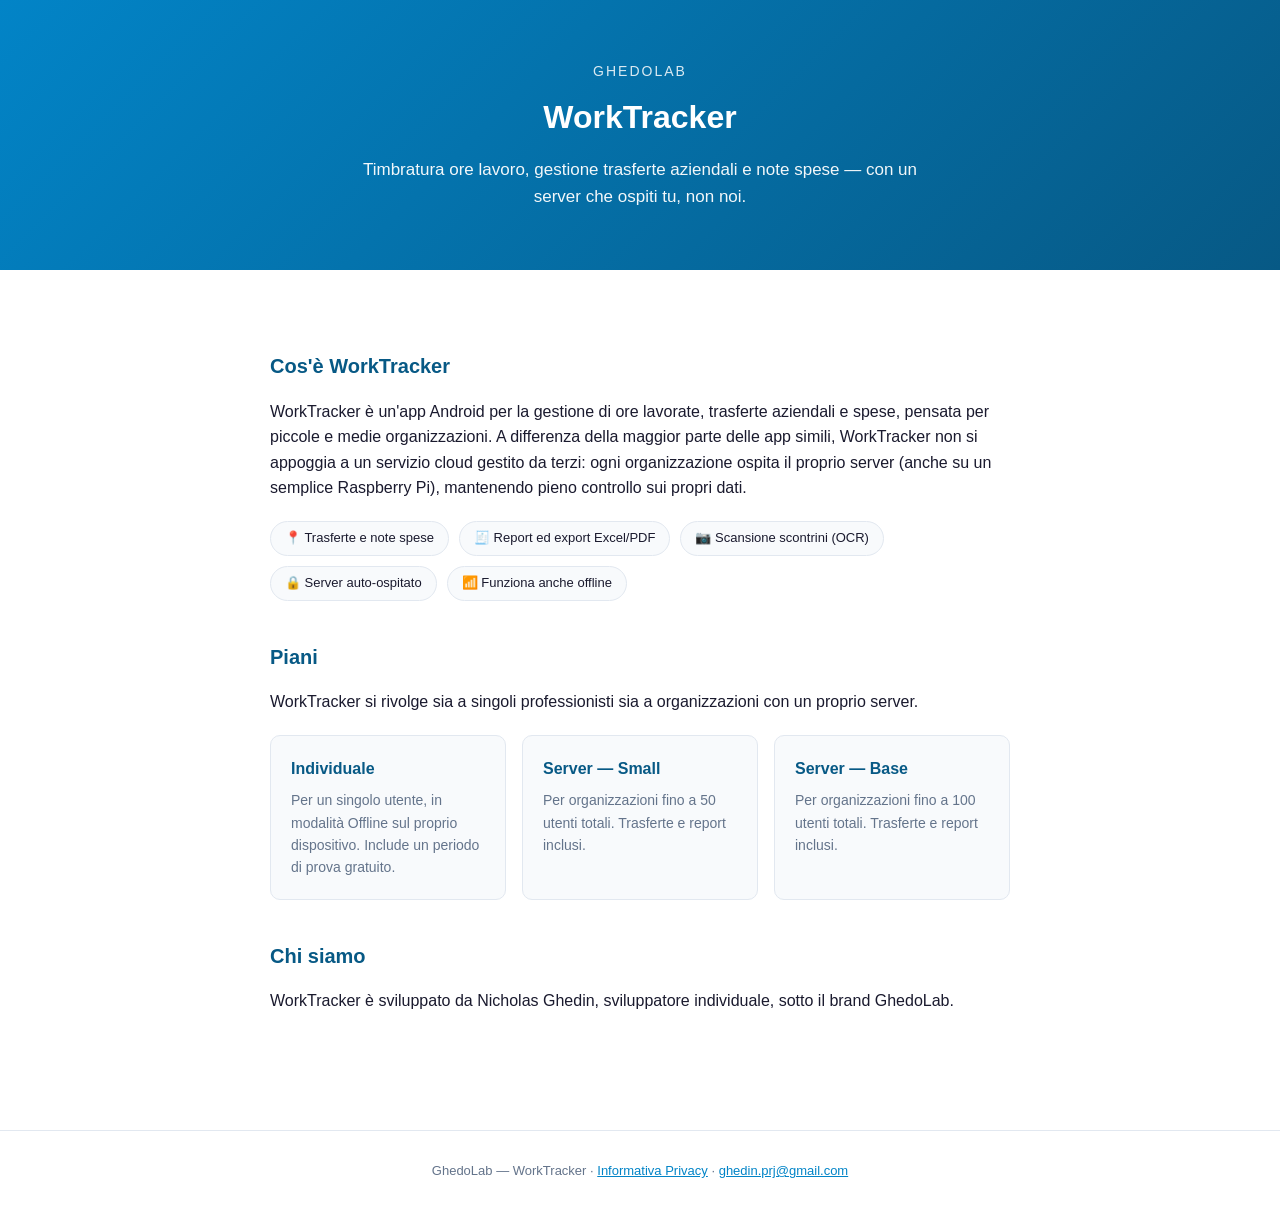
==== index.html @ 5fb04aff "Add files via upload" ====
<!DOCTYPE html>
<html lang="it">
<head>
<meta charset="UTF-8">
<meta name="viewport" content="width=device-width, initial-scale=1.0">
<title>WorkTracker — GhedoLab</title>
<style>
  :root {
    --brand: #0284C7;
    --brand-dark: #075985;
    --bg: #ffffff;
    --bg-alt: #f8fafc;
    --text: #1a1a2e;
    --muted: #64748b;
    --border: #e2e8f0;
  }
  * { box-sizing: border-box; }
  body {
    font-family: -apple-system, BlinkMacSystemFont, "Segoe UI", Roboto, sans-serif;
    line-height: 1.6;
    color: var(--text);
    background: var(--bg);
    margin: 0;
    padding: 0;
  }
  header {
    background: linear-gradient(135deg, var(--brand) 0%, var(--brand-dark) 100%);
    color: white;
    padding: 60px 20px;
    text-align: center;
  }
  header .brand {
    font-size: 14px;
    letter-spacing: 2px;
    text-transform: uppercase;
    opacity: 0.85;
    margin-bottom: 10px;
  }
  header h1 { font-size: 32px; margin: 0 0 12px; }
  header p { font-size: 17px; opacity: 0.95; max-width: 560px; margin: 0 auto; }
  main {
    max-width: 780px;
    margin: 0 auto;
    padding: 40px 20px 60px;
  }
  h2 {
    font-size: 20px;
    color: var(--brand-dark);
    margin-top: 40px;
  }
  .plans {
    display: grid;
    grid-template-columns: repeat(auto-fit, minmax(200px, 1fr));
    gap: 16px;
    margin: 20px 0;
  }
  .plan {
    border: 1px solid var(--border);
    border-radius: 10px;
    padding: 20px;
    background: var(--bg-alt);
  }
  .plan h3 { margin: 0 0 8px; font-size: 16px; color: var(--brand-dark); }
  .plan p { margin: 0; font-size: 14px; color: var(--muted); }
  .features { display: flex; flex-wrap: wrap; gap: 10px; margin: 20px 0; }
  .feature {
    background: var(--bg-alt);
    border: 1px solid var(--border);
    border-radius: 20px;
    padding: 6px 14px;
    font-size: 13px;
    color: var(--text);
  }
  footer {
    text-align: center;
    padding: 30px 20px;
    color: var(--muted);
    font-size: 13px;
    border-top: 1px solid var(--border);
    margin-top: 40px;
  }
  footer a { color: var(--brand); }
  a { color: var(--brand); }
</style>
</head>
<body>

<header>
  <div class="brand">GhedoLab</div>
  <h1>WorkTracker</h1>
  <p>Timbratura ore lavoro, gestione trasferte aziendali e note spese — con un server che ospiti tu, non noi.</p>
</header>

<main>

<h2>Cos'è WorkTracker</h2>
<p>WorkTracker è un'app Android per la gestione di ore lavorate, trasferte
aziendali e spese, pensata per piccole e medie organizzazioni. A differenza
della maggior parte delle app simili, WorkTracker non si appoggia a un
servizio cloud gestito da terzi: ogni organizzazione ospita il proprio
server (anche su un semplice Raspberry Pi), mantenendo pieno controllo sui
propri dati.</p>

<div class="features">
  <div class="feature">📍 Trasferte e note spese</div>
  <div class="feature">🧾 Report ed export Excel/PDF</div>
  <div class="feature">📷 Scansione scontrini (OCR)</div>
  <div class="feature">🔒 Server auto-ospitato</div>
  <div class="feature">📶 Funziona anche offline</div>
</div>

<h2>Piani</h2>
<p>WorkTracker si rivolge sia a singoli professionisti sia a organizzazioni
con un proprio server.</p>

<div class="plans">
  <div class="plan">
    <h3>Individuale</h3>
    <p>Per un singolo utente, in modalità Offline sul proprio dispositivo. Include un periodo di prova gratuito.</p>
  </div>
  <div class="plan">
    <h3>Server — Small</h3>
    <p>Per organizzazioni fino a 50 utenti totali. Trasferte e report inclusi.</p>
  </div>
  <div class="plan">
    <h3>Server — Base</h3>
    <p>Per organizzazioni fino a 100 utenti totali. Trasferte e report inclusi.</p>
  </div>
</div>

<h2>Chi siamo</h2>
<p>WorkTracker è sviluppato da Nicholas Ghedin, sviluppatore individuale, sotto
il brand GhedoLab.</p>

</main>

<footer>
  GhedoLab — WorkTracker · <a href="https://ghedo-lab.github.io/Worktracker_Privacy/">Informativa Privacy</a> · <a href="mailto:ghedin.prj@gmail.com">ghedin.prj@gmail.com</a>
</footer>

</body>
</html>
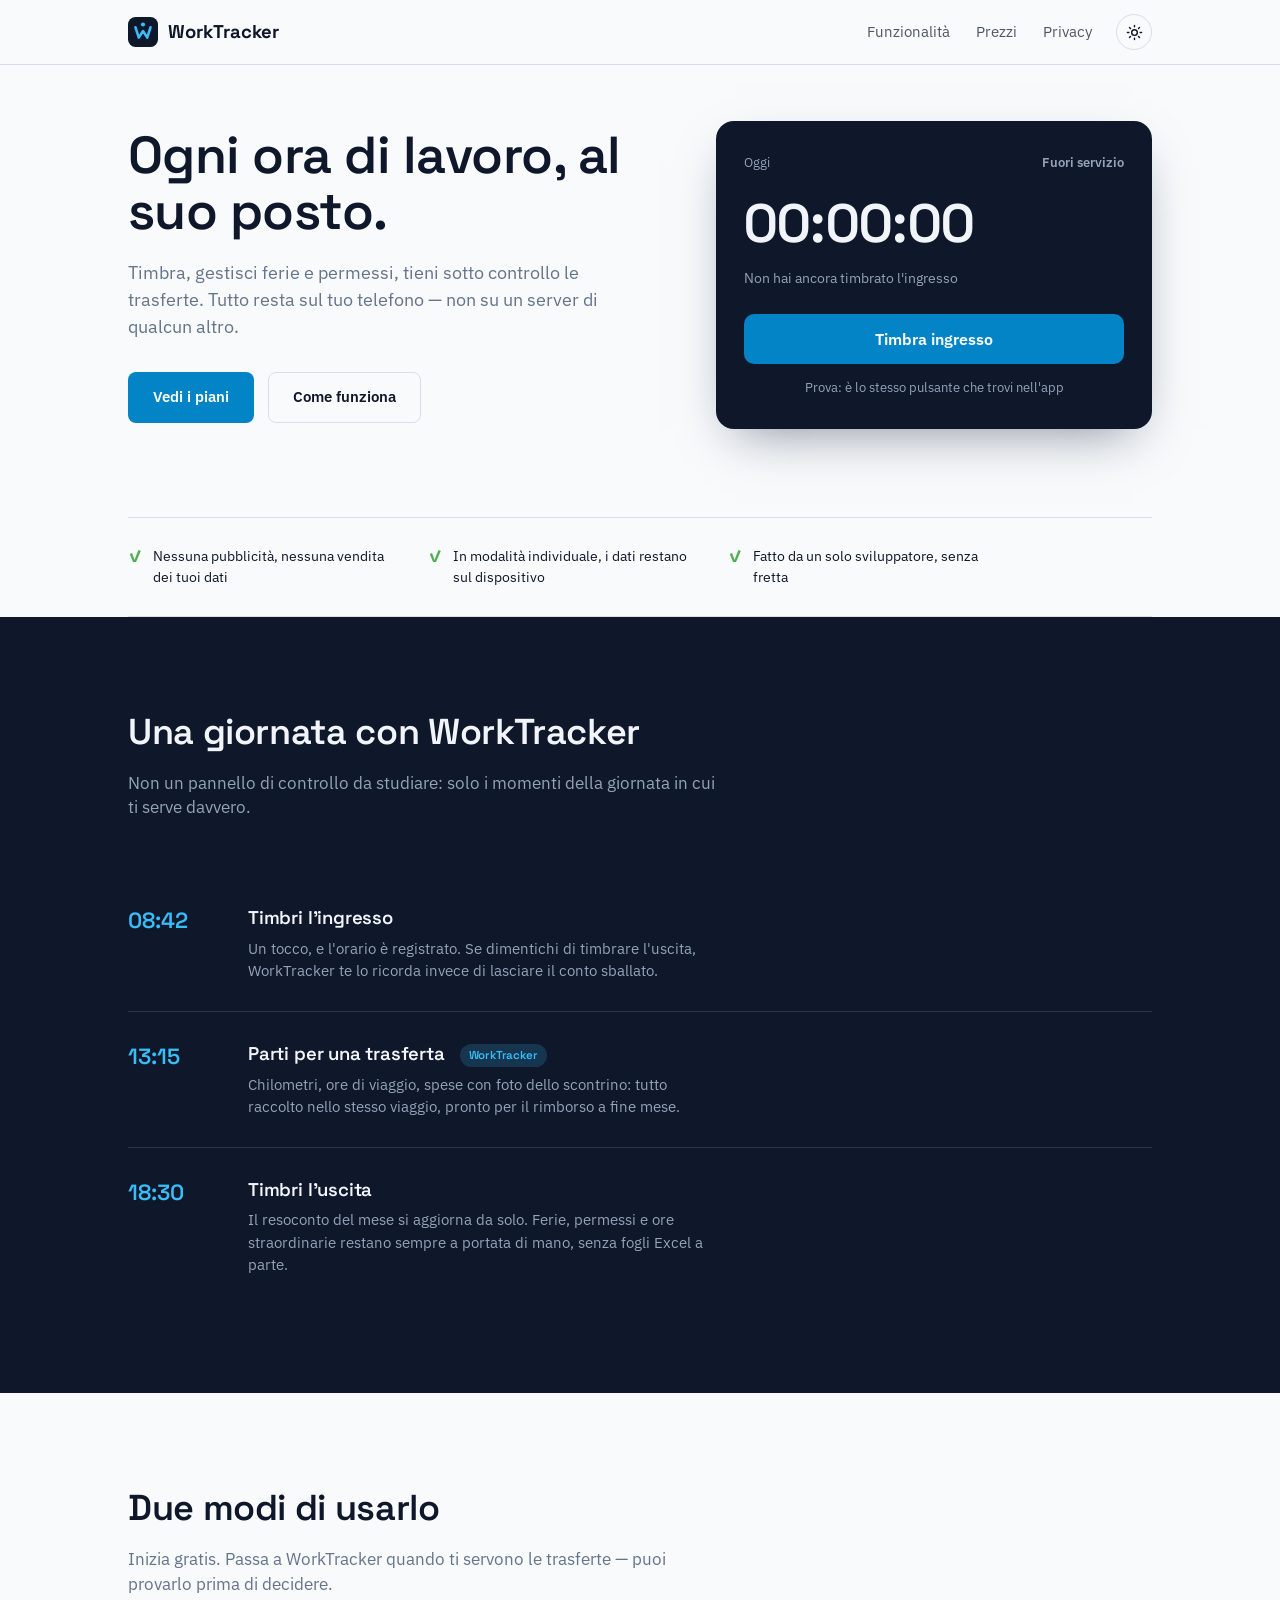
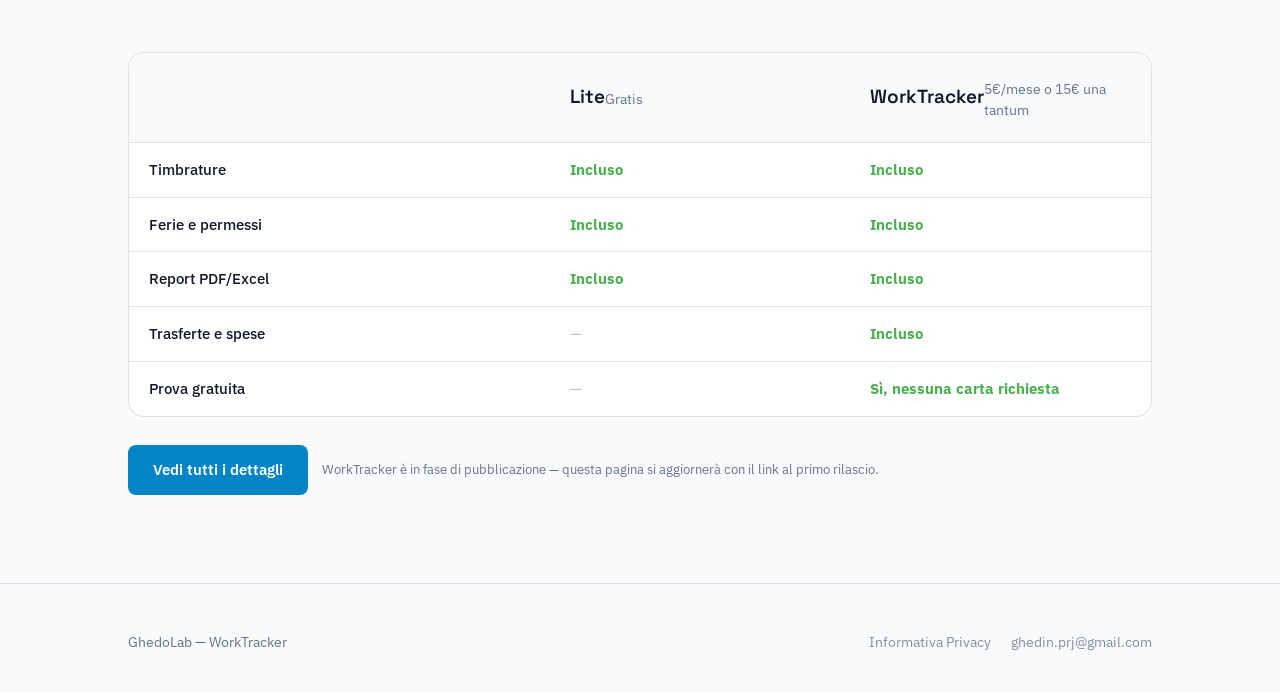
==== commit dcead160: "Redesign completo: colori reali dell'app, tema chiaro/scuro, nuove pagine - Nuova identità visiva ba" ====
--- a/index.html
+++ b/index.html
@@ -2,141 +2,201 @@
 <html lang="it">
 <head>
 <meta charset="UTF-8">
+<script>(function(){try{var t=localStorage.getItem('wt-theme');if(!t)t=window.matchMedia('(prefers-color-scheme: dark)').matches?'dark':'light';document.documentElement.setAttribute('data-theme',t);}catch(e){}})();</script>
 <meta name="viewport" content="width=device-width, initial-scale=1.0">
-<title>WorkTracker — GhedoLab</title>
+<title>WorkTracker — Il tuo orario di lavoro, sotto controllo</title>
+<meta name="description" content="WorkTracker registra timbrature, ferie e trasferte senza mandare i tuoi dati sul cloud di qualcun altro. Gratis con WorkTracker Lite.">
+<link rel="icon" type="image/svg+xml" href="data:image/svg+xml,%3Csvg xmlns='http://www.w3.org/2000/svg' viewBox='0 0 64 64'%3E%3Crect width='64' height='64' rx='16' fill='%230F172A'/%3E%3Cpath d='M16 22 L23 44 L32 30 L41 44 L48 22' stroke='%2338BDF8' stroke-width='5.5' stroke-linecap='round' stroke-linejoin='round' fill='none'/%3E%3Ccircle cx='32' cy='16' r='4.5' fill='%2338BDF8'/%3E%3C/svg%3E">
+<link rel="preconnect" href="https://fonts.googleapis.com">
+<link rel="preconnect" href="https://fonts.gstatic.com" crossorigin>
+<link href="https://fonts.googleapis.com/css2?family=Space+Grotesk:wght@500;600;700&family=IBM+Plex+Sans:wght@400;500;600&display=swap" rel="stylesheet">
+<link rel="stylesheet" href="./assets/style.css">
 <style>
-  :root {
-    --brand: #0284C7;
-    --brand-dark: #075985;
-    --bg: #ffffff;
-    --bg-alt: #f8fafc;
-    --text: #1a1a2e;
-    --muted: #64748b;
-    --border: #e2e8f0;
+  .clock-card {
+    background: var(--bg-contrast); color: var(--text-on-contrast);
+    border-radius: 18px; padding: 32px 28px;
+    box-shadow: 0 20px 50px -20px rgba(12,24,48,0.5);
   }
-  * { box-sizing: border-box; }
-  body {
-    font-family: -apple-system, BlinkMacSystemFont, "Segoe UI", Roboto, sans-serif;
-    line-height: 1.6;
-    color: var(--text);
-    background: var(--bg);
-    margin: 0;
-    padding: 0;
-  }
-  header {
-    background: linear-gradient(135deg, var(--brand) 0%, var(--brand-dark) 100%);
-    color: white;
-    padding: 60px 20px;
-    text-align: center;
-  }
-  header .brand {
-    font-size: 14px;
-    letter-spacing: 2px;
-    text-transform: uppercase;
-    opacity: 0.85;
-    margin-bottom: 10px;
-  }
-  header h1 { font-size: 32px; margin: 0 0 12px; }
-  header p { font-size: 17px; opacity: 0.95; max-width: 560px; margin: 0 auto; }
-  main {
-    max-width: 780px;
-    margin: 0 auto;
-    padding: 40px 20px 60px;
-  }
-  h2 {
-    font-size: 20px;
-    color: var(--brand-dark);
-    margin-top: 40px;
-  }
-  .plans {
-    display: grid;
-    grid-template-columns: repeat(auto-fit, minmax(200px, 1fr));
-    gap: 16px;
-    margin: 20px 0;
-  }
-  .plan {
-    border: 1px solid var(--border);
-    border-radius: 10px;
-    padding: 20px;
-    background: var(--bg-alt);
-  }
-  .plan h3 { margin: 0 0 8px; font-size: 16px; color: var(--brand-dark); }
-  .plan p { margin: 0; font-size: 14px; color: var(--muted); }
-  .features { display: flex; flex-wrap: wrap; gap: 10px; margin: 20px 0; }
-  .feature {
-    background: var(--bg-alt);
-    border: 1px solid var(--border);
-    border-radius: 20px;
-    padding: 6px 14px;
-    font-size: 13px;
-    color: var(--text);
-  }
-  footer {
-    text-align: center;
-    padding: 30px 20px;
-    color: var(--muted);
-    font-size: 13px;
-    border-top: 1px solid var(--border);
-    margin-top: 40px;
-  }
-  footer a { color: var(--brand); }
-  a { color: var(--brand); }
+  .clock-face-row { display: flex; align-items: baseline; justify-content: space-between; margin-bottom: 6px; }
+  .clock-label { font-size: 13px; color: var(--text-muted-on-contrast); }
+  .clock-status { font-size: 13px; font-weight: 600; }
+  .clock-status.in { color: var(--green); }
+  .clock-status.out { color: var(--text-muted-on-contrast); }
+  .clock-time { font-family: var(--serif-num); font-size: 54px; font-weight: 600; margin: 10px 0 4px; font-variant-numeric: tabular-nums; }
+  .clock-since { font-size: 13.5px; color: var(--text-muted-on-contrast); margin-bottom: 26px; }
+  .clock-btn { width: 100%; padding: 15px; border-radius: 10px; border: none; font-family: var(--sans); font-size: 15.5px; font-weight: 600; cursor: pointer; transition: transform 0.08s ease; }
+  .clock-btn:active { transform: scale(0.98); }
+  .clock-btn.start { background: var(--accent); color: var(--on-accent-text); }
+  .clock-btn.stop { background: transparent; color: var(--text-on-contrast); border: 1.5px solid var(--border-on-contrast); }
+  .clock-hint { font-size: 12.5px; color: var(--text-muted-on-contrast); margin-top: 14px; text-align: center; }
+  .hero { padding-top: 56px; display: grid; grid-template-columns: 1.1fr 0.9fr; gap: 56px; align-items: center; }
+  @media (max-width: 860px) { .hero { grid-template-columns: 1fr; padding-top: 40px; } }
+  .hero h1 { font-size: clamp(34px, 5vw, 52px); line-height: 1.08; margin: 0 0 20px; }
+  .hero p.lede { font-size: 18px; color: var(--text-muted); max-width: 46ch; margin: 0 0 32px; }
+  .cta-row { display: flex; gap: 14px; flex-wrap: wrap; }
 </style>
 </head>
 <body>
 
 <header>
-  <div class="brand">GhedoLab</div>
-  <h1>WorkTracker</h1>
-  <p>Timbratura ore lavoro, gestione trasferte aziendali e note spese — con un server che ospiti tu, non noi.</p>
+  <div class="header-row">
+    <a href="./" class="wordmark">
+      <svg viewBox="0 0 64 64" aria-hidden="true"><rect width="64" height="64" rx="16" fill="#0F172A"/><path d="M16 22 L23 44 L32 30 L41 44 L48 22" stroke="#38BDF8" stroke-width="5.5" stroke-linecap="round" stroke-linejoin="round" fill="none"/><circle cx="32" cy="16" r="4.5" fill="#38BDF8"/></svg>
+      WorkTracker
+    </a>
+    <div class="header-right">
+      <nav>
+        <a href="./funzionalita/" aria-current="false">Funzionalità</a>
+        <a href="./prezzi/" aria-current="false">Prezzi</a>
+        <a href="./privacy/" aria-current="false">Privacy</a>
+      </nav>
+      <button class="theme-toggle" id="themeToggle" aria-label="Cambia tema chiaro/scuro">
+        <svg class="icon-sun" viewBox="0 0 24 24" fill="none" stroke="currentColor" stroke-width="2" stroke-linecap="round"><circle cx="12" cy="12" r="4"/><path d="M12 2v2M12 20v2M4.9 4.9l1.4 1.4M17.7 17.7l1.4 1.4M2 12h2M20 12h2M4.9 19.1l1.4-1.4M17.7 6.3l1.4-1.4"/></svg>
+        <svg class="icon-moon" viewBox="0 0 24 24" fill="none" stroke="currentColor" stroke-width="2" stroke-linecap="round" stroke-linejoin="round"><path d="M21 12.8A9 9 0 1 1 11.2 3a7 7 0 0 0 9.8 9.8z"/></svg>
+      </button>
+    </div>
+  </div>
 </header>
 
-<main>
-
-<h2>Cos'è WorkTracker</h2>
-<p>WorkTracker è un'app Android per la gestione di ore lavorate, trasferte
-aziendali e spese, pensata per piccole e medie organizzazioni. A differenza
-della maggior parte delle app simili, WorkTracker non si appoggia a un
-servizio cloud gestito da terzi: ogni organizzazione ospita il proprio
-server (anche su un semplice Raspberry Pi), mantenendo pieno controllo sui
-propri dati.</p>
-
-<div class="features">
-  <div class="feature">📍 Trasferte e note spese</div>
-  <div class="feature">🧾 Report ed export Excel/PDF</div>
-  <div class="feature">📷 Scansione scontrini (OCR)</div>
-  <div class="feature">🔒 Server auto-ospitato</div>
-  <div class="feature">📶 Funziona anche offline</div>
+<div class="wrap">
+  <section class="hero" id="top">
+    <div>
+      <h1>Ogni ora di lavoro, al suo posto.</h1>
+      <p class="lede">Timbra, gestisci ferie e permessi, tieni sotto controllo le trasferte. Tutto resta sul tuo telefono — non su un server di qualcun altro.</p>
+      <div class="cta-row">
+        <a href="./prezzi/" class="btn btn-primary">Vedi i piani</a>
+        <a href="./funzionalita/" class="btn btn-ghost">Come funziona</a>
+      </div>
+    </div>
+
+    <div class="clock-card">
+      <div class="clock-face-row">
+        <span class="clock-label">Oggi</span>
+        <span class="clock-status out" id="clockStatus">Fuori servizio</span>
+      </div>
+      <div class="clock-time" id="clockTime">00:00:00</div>
+      <div class="clock-since" id="clockSince">Non hai ancora timbrato l'ingresso</div>
+      <button class="clock-btn start" id="clockBtn">Timbra ingresso</button>
+      <div class="clock-hint">Prova: è lo stesso pulsante che trovi nell'app</div>
+    </div>
+  </section>
+
+  <div class="trust-strip">
+    <div class="trust-item"><span class="mark">✓</span><span>Nessuna pubblicità, nessuna vendita dei tuoi dati</span></div>
+    <div class="trust-item"><span class="mark">✓</span><span>In modalità individuale, i dati restano sul dispositivo</span></div>
+    <div class="trust-item"><span class="mark">✓</span><span>Fatto da un solo sviluppatore, senza fretta</span></div>
+  </div>
 </div>
 
-<h2>Piani</h2>
-<p>WorkTracker si rivolge sia a singoli professionisti sia a organizzazioni
-con un proprio server.</p>
-
-<div class="plans">
-  <div class="plan">
-    <h3>Individuale</h3>
-    <p>Per un singolo utente, in modalità Offline sul proprio dispositivo. Include un periodo di prova gratuito.</p>
-  </div>
-  <div class="plan">
-    <h3>Server — Small</h3>
-    <p>Per organizzazioni fino a 50 utenti totali. Trasferte e report inclusi.</p>
-  </div>
-  <div class="plan">
-    <h3>Server — Base</h3>
-    <p>Per organizzazioni fino a 100 utenti totali. Trasferte e report inclusi.</p>
-  </div>
-</div>
-
-<h2>Chi siamo</h2>
-<p>WorkTracker è sviluppato da Nicholas Ghedin, sviluppatore individuale, sotto
-il brand GhedoLab.</p>
-
-</main>
+<section class="on-contrast">
+  <div class="wrap">
+    <div class="section-head">
+      <h2>Una giornata con WorkTracker</h2>
+      <p>Non un pannello di controllo da studiare: solo i momenti della giornata in cui ti serve davvero.</p>
+    </div>
+    <div class="timeline">
+      <div class="tl-item">
+        <div class="tl-time">08:42</div>
+        <div class="tl-body">
+          <h3>Timbri l'ingresso</h3>
+          <p>Un tocco, e l'orario è registrato. Se dimentichi di timbrare l'uscita, WorkTracker te lo ricorda invece di lasciare il conto sballato.</p>
+        </div>
+      </div>
+      <div class="tl-item">
+        <div class="tl-time">13:15</div>
+        <div class="tl-body">
+          <h3>Parti per una trasferta <span class="tag">WorkTracker</span></h3>
+          <p>Chilometri, ore di viaggio, spese con foto dello scontrino: tutto raccolto nello stesso viaggio, pronto per il rimborso a fine mese.</p>
+        </div>
+      </div>
+      <div class="tl-item">
+        <div class="tl-time">18:30</div>
+        <div class="tl-body">
+          <h3>Timbri l'uscita</h3>
+          <p>Il resoconto del mese si aggiorna da solo. Ferie, permessi e ore straordinarie restano sempre a portata di mano, senza fogli Excel a parte.</p>
+        </div>
+      </div>
+    </div>
+  </div>
+</section>
+
+<section>
+  <div class="wrap">
+    <div class="section-head">
+      <h2>Due modi di usarlo</h2>
+      <p>Inizia gratis. Passa a WorkTracker quando ti servono le trasferte — puoi provarlo prima di decidere.</p>
+    </div>
+
+    <div class="pricing-table">
+      <div class="pt-row head">
+        <div></div>
+        <div><span class="plan-name">Lite</span><span class="plan-price">Gratis</span></div>
+        <div><span class="plan-name">WorkTracker</span><span class="plan-price">5€/mese o 15€ una tantum</span></div>
+      </div>
+      <div class="pt-row"><div class="feature-name">Timbrature</div><div class="yes">Incluso</div><div class="yes">Incluso</div></div>
+      <div class="pt-row"><div class="feature-name">Ferie e permessi</div><div class="yes">Incluso</div><div class="yes">Incluso</div></div>
+      <div class="pt-row"><div class="feature-name">Report PDF/Excel</div><div class="yes">Incluso</div><div class="yes">Incluso</div></div>
+      <div class="pt-row"><div class="feature-name">Trasferte e spese</div><div class="no">—</div><div class="yes">Incluso</div></div>
+      <div class="pt-row"><div class="feature-name">Prova gratuita</div><div class="no">—</div><div class="yes">Sì, nessuna carta richiesta</div></div>
+    </div>
+
+    <div class="pricing-cta">
+      <a href="./prezzi/" class="btn btn-primary">Vedi tutti i dettagli</a>
+      <span class="pricing-note">WorkTracker è in fase di pubblicazione — questa pagina si aggiornerà con il link al primo rilascio.</span>
+    </div>
+  </div>
+</section>
 
 <footer>
-  GhedoLab — WorkTracker · <a href="https://ghedo-lab.github.io/Worktracker_Privacy/">Informativa Privacy</a> · <a href="mailto:ghedin.prj@gmail.com">ghedin.prj@gmail.com</a>
+  <div class="wrap footer-row">
+    <div>GhedoLab — WorkTracker</div>
+    <div class="footer-links">
+      <a href="./privacy/">Informativa Privacy</a>
+      <a href="mailto:ghedin.prj@gmail.com">ghedin.prj@gmail.com</a>
+    </div>
+  </div>
 </footer>
 
+<script src="./assets/theme.js"></script>
+<script>
+(function () {
+  var running = false;
+  var startedAt = null;
+  var timerEl = document.getElementById('clockTime');
+  var statusEl = document.getElementById('clockStatus');
+  var sinceEl = document.getElementById('clockSince');
+  var btn = document.getElementById('clockBtn');
+  var interval = null;
+
+  function pad(n) { return n < 10 ? '0' + n : '' + n; }
+  function fmtClockStart(d) { return pad(d.getHours()) + ':' + pad(d.getMinutes()); }
+  function tick() {
+    var elapsed = Math.floor((Date.now() - startedAt) / 1000);
+    var h = Math.floor(elapsed / 3600), m = Math.floor((elapsed % 3600) / 60), s = elapsed % 60;
+    timerEl.textContent = pad(h) + ':' + pad(m) + ':' + pad(s);
+  }
+
+  btn.addEventListener('click', function () {
+    running = !running;
+    if (running) {
+      startedAt = Date.now();
+      statusEl.textContent = 'In servizio';
+      statusEl.className = 'clock-status in';
+      sinceEl.textContent = 'In sede dalle ' + fmtClockStart(new Date());
+      btn.textContent = 'Timbra uscita';
+      btn.className = 'clock-btn stop';
+      interval = setInterval(tick, 1000);
+      tick();
+    } else {
+      clearInterval(interval);
+      statusEl.textContent = 'Fuori servizio';
+      statusEl.className = 'clock-status out';
+      sinceEl.textContent = 'Turno registrato — ' + timerEl.textContent;
+      btn.textContent = 'Timbra ingresso';
+      btn.className = 'clock-btn start';
+    }
+  });
+})();
+</script>
 </body>
 </html>
--- a/assets/style.css
+++ b/assets/style.css
@@ -0,0 +1,228 @@
+/* ==========================================================================
+   Colori presi 1:1 da app/app/src/main/res/values/colors.xml e values-night/
+   colors.xml — non inventati per il sito, sono la vera identità dell'app.
+   Il logo (badge blu navy + segno azzurro) è un marchio fisso: NON cambia
+   con il tema, come l'icona reale dell'app.
+   ========================================================================== */
+:root {
+  --bg: #F8FAFC;               /* surface_alt (chiaro) */
+  --bg-contrast: #0F172A;      /* widget_bg_start: card scura per contrasto narrativo */
+  --bg-contrast-2: #1E293B;    /* widget_bg_end */
+  --surface-card: #FFFFFF;     /* surface (chiaro) */
+  --text: #0F172A;             /* on_surface (chiaro) */
+  --text-on-contrast: #F1F5F9;
+  --text-muted: #64748B;       /* on_surface_muted (chiaro) */
+  --text-muted-on-contrast: #94A3B8;
+  --accent: #0284C7;           /* primary (chiaro) */
+  --accent-bright: #38BDF8;    /* primary_accent — usato sempre per il logo */
+  --on-accent-text: #FFFFFF;   /* testo sopra un bottone --accent */
+  --green: #4CAF50;            /* cat_ferie */
+  --border: rgba(15,23,42,0.12);
+  --border-on-contrast: rgba(241,245,249,0.14);
+  --header-bg: rgba(248,250,252,0.92);
+
+  --logo-badge: #0F172A;
+  --logo-mark: #38BDF8;
+
+  --serif-num: "Space Grotesk", sans-serif;
+  --sans: "IBM Plex Sans", sans-serif;
+}
+
+[data-theme="dark"] {
+  --bg: #0F172A;                /* surface_alt (scuro) */
+  --bg-contrast: #1E293B;       /* surface (scuro): card più chiara per contrasto */
+  --bg-contrast-2: #26364F;
+  --surface-card: #1E293B;      /* surface (scuro) */
+  --text: #F1F5F9;              /* on_surface (scuro) */
+  --text-on-contrast: #F1F5F9;
+  --text-muted: #94A3B8;        /* on_surface_muted (scuro) */
+  --text-muted-on-contrast: #94A3B8;
+  --accent: #38BDF8;            /* primary (scuro) */
+  --accent-bright: #38BDF8;
+  --on-accent-text: #0F172A;    /* su un blu chiaro, testo scuro (come "Entrata" nell'app) */
+  --green: #4ADE80;             /* sync_success_green */
+  --border: rgba(241,245,249,0.12);
+  --border-on-contrast: rgba(241,245,249,0.14);
+  --header-bg: rgba(15,23,42,0.88);
+}
+
+* { box-sizing: border-box; }
+html { scroll-behavior: smooth; }
+body {
+  margin: 0;
+  font-family: var(--sans);
+  background: var(--bg);
+  color: var(--text);
+  line-height: 1.5;
+  transition: background-color 0.15s ease, color 0.15s ease;
+}
+@media (prefers-reduced-motion: reduce) {
+  html { scroll-behavior: auto; }
+  * { animation-duration: 0.01ms !important; transition-duration: 0.01ms !important; }
+}
+h1, h2, h3, .num {
+  font-family: var(--serif-num);
+  font-weight: 600;
+  letter-spacing: -0.01em;
+}
+a { color: inherit; }
+img, svg { display: block; max-width: 100%; }
+
+.wrap { max-width: 1080px; margin: 0 auto; padding: 0 28px; }
+section { padding: 88px 0; }
+@media (max-width: 720px) { section { padding: 64px 0; } .wrap { padding: 0 20px; } }
+
+.on-contrast { background: var(--bg-contrast); color: var(--text-on-contrast); }
+.on-contrast .muted { color: var(--text-muted-on-contrast); }
+.muted { color: var(--text-muted); }
+
+/* ---------- Header + logo ---------- */
+header {
+  position: sticky; top: 0; z-index: 20;
+  background: var(--header-bg);
+  backdrop-filter: blur(8px);
+  border-bottom: 1px solid var(--border);
+}
+.header-row {
+  display: flex; align-items: center; justify-content: space-between;
+  padding: 14px 28px; max-width: 1080px; margin: 0 auto; gap: 20px;
+}
+.wordmark { display: flex; align-items: center; gap: 10px; font-family: var(--serif-num); font-size: 18.5px; font-weight: 700; text-decoration: none; color: var(--text); }
+.wordmark svg { width: 30px; height: 30px; flex-shrink: 0; }
+.header-right { display: flex; align-items: center; gap: 24px; }
+nav { display: flex; gap: 26px; font-size: 14.5px; }
+nav a { text-decoration: none; color: var(--text); opacity: 0.72; }
+nav a:hover, nav a[aria-current="page"] { opacity: 1; }
+nav a[aria-current="page"] { border-bottom: 2px solid var(--accent); padding-bottom: 3px; }
+@media (max-width: 640px) { nav { gap: 14px; font-size: 13px; } .header-row { padding: 12px 20px; } }
+
+.theme-toggle {
+  width: 36px; height: 36px; border-radius: 50%; border: 1px solid var(--border);
+  background: transparent; cursor: pointer; display: flex; align-items: center; justify-content: center;
+  color: var(--text); flex-shrink: 0; padding: 0;
+}
+.theme-toggle:hover { border-color: var(--accent); }
+.theme-toggle svg { width: 17px; height: 17px; }
+.theme-toggle .icon-moon { display: none; }
+[data-theme="dark"] .theme-toggle .icon-sun { display: none; }
+[data-theme="dark"] .theme-toggle .icon-moon { display: block; }
+
+/* ---------- Buttons ---------- */
+.btn {
+  display: inline-block; padding: 13px 24px; border-radius: 8px;
+  font-size: 15px; font-weight: 600; text-decoration: none; border: 1.5px solid transparent;
+  cursor: pointer; font-family: var(--sans);
+}
+.btn-primary { background: var(--accent); color: var(--on-accent-text); }
+.btn-primary:hover { filter: brightness(1.06); }
+.btn-ghost { border-color: var(--border); color: var(--text); background: transparent; }
+.btn-ghost:hover { border-color: var(--accent); }
+
+/* ---------- Page hero (subpages) ---------- */
+.page-hero { padding: 60px 0 44px; }
+.page-hero .eyebrow-link { font-size: 13.5px; color: var(--text-muted); text-decoration: none; }
+.page-hero .eyebrow-link:hover { text-decoration: underline; }
+.page-hero h1 { font-size: clamp(30px, 4.5vw, 44px); line-height: 1.1; margin: 14px 0 16px; }
+.page-hero p.lede { font-size: 17.5px; color: var(--text-muted); max-width: 56ch; margin: 0; }
+
+/* ---------- Trust strip ---------- */
+.trust-strip {
+  display: flex; gap: 40px; flex-wrap: wrap;
+  padding: 28px 0; border-top: 1px solid var(--border); border-bottom: 1px solid var(--border);
+}
+.trust-item { display: flex; gap: 10px; align-items: flex-start; max-width: 260px; font-size: 14px; }
+.trust-item .mark { color: var(--green); font-weight: 700; font-size: 16px; line-height: 1.3; }
+
+/* ---------- Section head ---------- */
+.section-head { max-width: 60ch; margin-bottom: 56px; }
+.section-head h2 { font-size: clamp(26px, 3.4vw, 36px); margin: 0 0 12px; }
+.section-head p { color: var(--text-muted); font-size: 16.5px; margin: 0; }
+.on-contrast .section-head p { color: var(--text-muted-on-contrast); }
+
+/* ---------- Timeline (day-in-life) ---------- */
+.timeline { display: flex; flex-direction: column; }
+.tl-item {
+  display: grid; grid-template-columns: 96px 1fr; gap: 24px;
+  padding: 28px 0; border-top: 1px solid var(--border-on-contrast);
+}
+.tl-item:first-child { border-top: none; }
+.tl-time { font-family: var(--serif-num); font-size: 22px; font-weight: 600; color: var(--accent-bright); }
+.tl-body h3 { font-size: 18.5px; margin: 0 0 6px; }
+.tl-body p { margin: 0; color: var(--text-muted-on-contrast); font-size: 15px; max-width: 52ch; }
+.tag {
+  display: inline-block; font-size: 11.5px; font-weight: 600; padding: 3px 9px;
+  border-radius: 100px; margin-left: 10px; vertical-align: middle;
+  background: rgba(56,189,248,0.18); color: var(--accent-bright);
+}
+
+/* ---------- Feature detail blocks ---------- */
+.feature-block {
+  display: grid; grid-template-columns: 200px 1fr; gap: 40px; align-items: start;
+  padding: 44px 0; border-top: 1px solid var(--border);
+}
+.feature-block:first-child { border-top: none; }
+.feature-icon { width: 100%; }
+.feature-block h3 { font-size: 21px; margin: 0 0 10px; }
+.feature-block p { color: var(--text-muted); font-size: 15.5px; max-width: 58ch; margin: 0 0 14px; }
+.feature-block ul { margin: 0; padding-left: 18px; color: var(--text-muted); font-size: 14.5px; }
+.feature-block li { margin-bottom: 6px; }
+@media (max-width: 720px) {
+  .feature-block { grid-template-columns: 72px 1fr; gap: 20px; }
+}
+
+/* ---------- Pricing table ---------- */
+.pricing-table { border: 1.5px solid var(--border); border-radius: 16px; overflow: hidden; background: var(--surface-card); }
+.pt-row { display: grid; grid-template-columns: 1.4fr 1fr 1fr; }
+.pt-row + .pt-row { border-top: 1px solid var(--border); }
+.pt-row > div { padding: 16px 20px; font-size: 14.5px; display: flex; align-items: center; }
+.pt-row.head > div { padding: 22px 20px; }
+.pt-row.head .plan-name { font-family: var(--serif-num); font-size: 19px; font-weight: 600; display: block; }
+.pt-row.head .plan-price { display: block; font-size: 13.5px; color: var(--text-muted); margin-top: 4px; font-weight: 400; }
+.pt-row .feature-name { color: var(--text); font-weight: 500; }
+.pt-row.head { background: var(--bg); }
+.yes { color: var(--green); font-weight: 700; }
+.no { color: var(--text-muted); opacity: 0.45; }
+@media (max-width: 640px) {
+  .pt-row { grid-template-columns: 1.2fr 0.9fr 0.9fr; }
+  .pt-row > div { padding: 13px 12px; font-size: 13px; }
+}
+.pricing-cta { margin-top: 28px; display: flex; gap: 14px; flex-wrap: wrap; align-items: center; }
+.pricing-note { font-size: 13px; color: var(--text-muted); }
+
+/* ---------- FAQ accordion ---------- */
+.faq-item { border-top: 1px solid var(--border); }
+.faq-item:last-child { border-bottom: 1px solid var(--border); }
+.faq-q {
+  width: 100%; text-align: left; background: none; border: none; cursor: pointer;
+  padding: 20px 0; font-family: var(--sans); font-size: 16px; font-weight: 600;
+  color: var(--text); display: flex; justify-content: space-between; align-items: center; gap: 16px;
+}
+.faq-q .plus { font-family: var(--serif-num); font-size: 20px; color: var(--accent); transition: transform 0.15s ease; flex-shrink: 0; }
+.faq-item.open .faq-q .plus { transform: rotate(45deg); }
+.faq-a { max-height: 0; overflow: hidden; transition: max-height 0.2s ease; }
+.faq-a p { margin: 0 0 20px; color: var(--text-muted); font-size: 15px; max-width: 60ch; }
+.faq-item.open .faq-a { max-height: 240px; }
+
+/* ---------- Footer ---------- */
+footer { padding: 48px 0 40px; border-top: 1px solid var(--border); }
+.footer-row { display: flex; justify-content: space-between; flex-wrap: wrap; gap: 20px; font-size: 13.5px; color: var(--text-muted); }
+.footer-links { display: flex; gap: 20px; }
+.footer-links a { text-decoration: none; opacity: 0.8; }
+.footer-links a:hover { opacity: 1; text-decoration: underline; }
+
+/* ---------- Legal/privacy page prose ---------- */
+.legal-prose { max-width: 72ch; }
+.legal-prose h2 { font-size: 21px; margin: 40px 0 12px; }
+.legal-prose h2:first-child { margin-top: 0; }
+.legal-prose h3 { font-size: 16.5px; margin: 24px 0 10px; }
+.legal-prose p, .legal-prose li { color: var(--text-muted); font-size: 15.5px; }
+.legal-prose ul { padding-left: 20px; }
+.legal-updated { font-size: 13px; color: var(--text-muted); margin-bottom: 40px; }
+.legal-prose table { border-collapse: collapse; width: 100%; margin: 14px 0; font-size: 14px; }
+.legal-prose th, .legal-prose td { border: 1px solid var(--border); padding: 10px; text-align: left; vertical-align: top; color: var(--text-muted); }
+.legal-prose th { background: var(--bg-contrast); color: var(--text-on-contrast); }
+.legal-note {
+  background: var(--bg-contrast); color: var(--text-on-contrast);
+  padding: 12px 16px; border-left: 4px solid var(--accent-bright);
+  margin: 16px 0; border-radius: 0 8px 8px 0; font-size: 14px;
+}
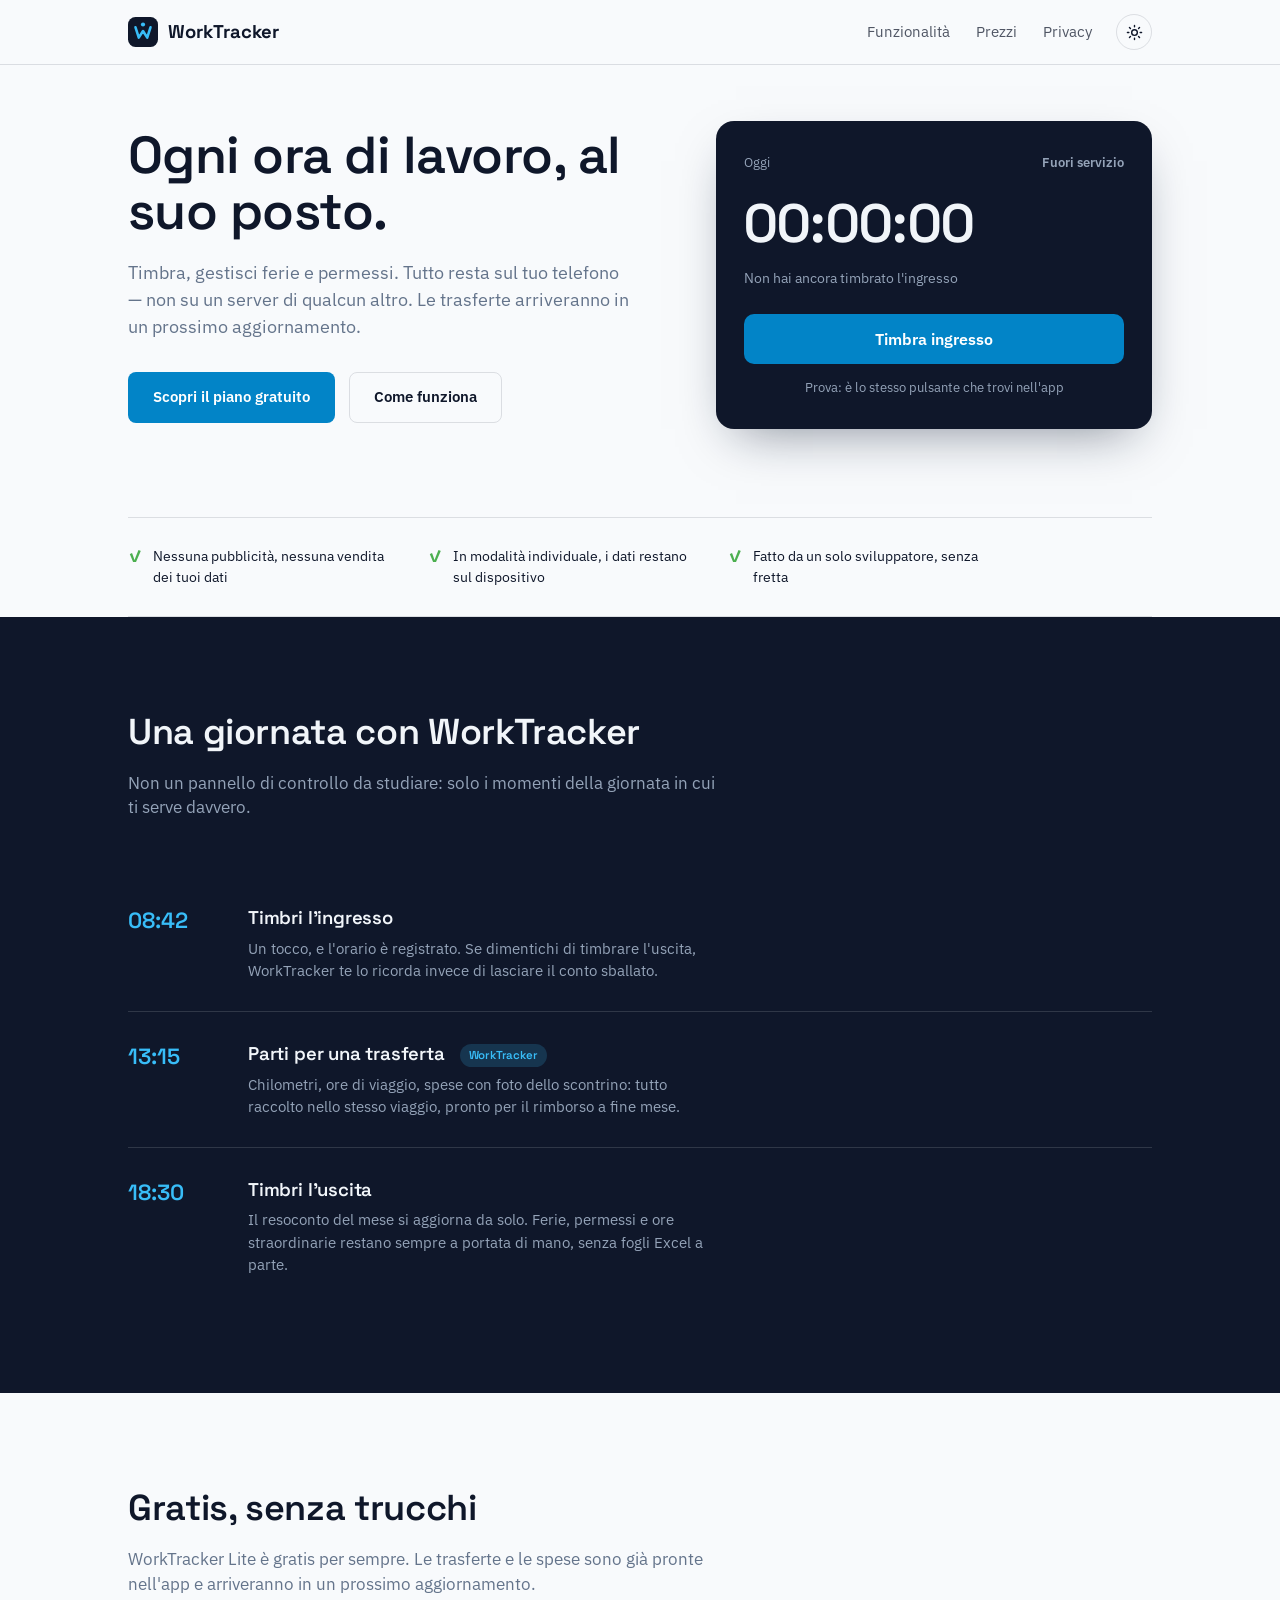
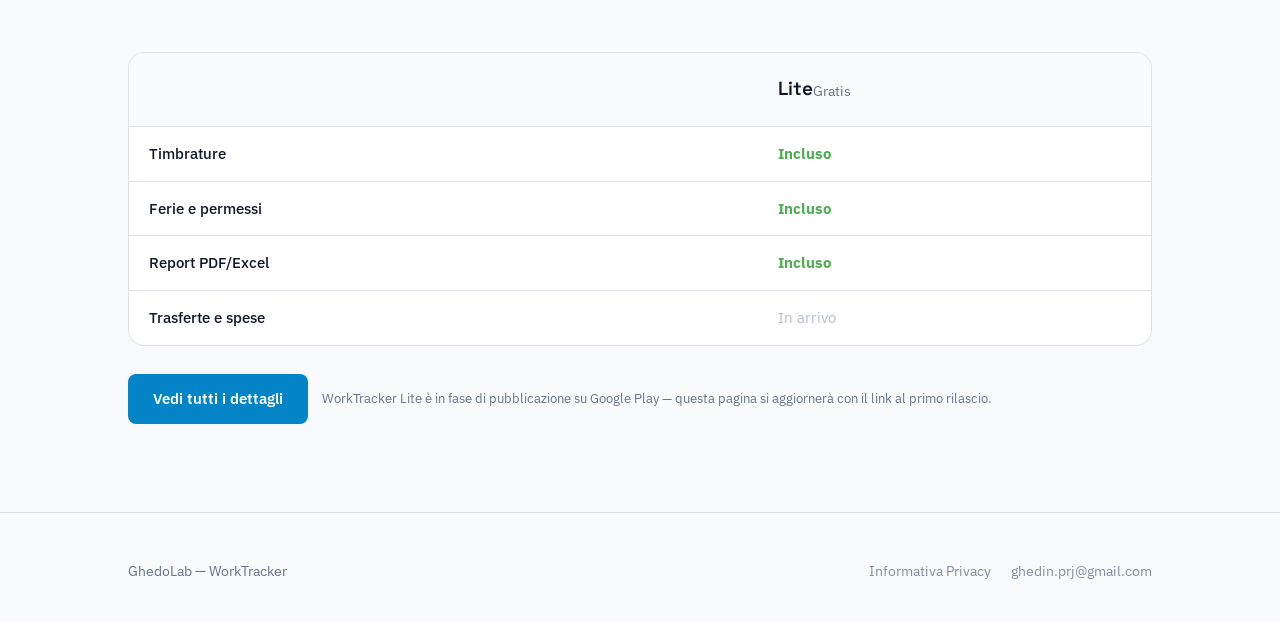
==== commit 4b6ce5d1: "Sito: rimuovi prezzi WorkTracker a pagamento, lancio solo Lite gratuito Il piano WorkTracker a pagam" ====
--- a/index.html
+++ b/index.html
@@ -5,7 +5,7 @@
 <script>(function(){try{var t=localStorage.getItem('wt-theme');if(!t)t=window.matchMedia('(prefers-color-scheme: dark)').matches?'dark':'light';document.documentElement.setAttribute('data-theme',t);}catch(e){}})();</script>
 <meta name="viewport" content="width=device-width, initial-scale=1.0">
 <title>WorkTracker — Il tuo orario di lavoro, sotto controllo</title>
-<meta name="description" content="WorkTracker registra timbrature, ferie e trasferte senza mandare i tuoi dati sul cloud di qualcun altro. Gratis con WorkTracker Lite.">
+<meta name="description" content="WorkTracker registra timbrature, ferie e permessi senza mandare i tuoi dati sul cloud di qualcun altro. WorkTracker Lite è gratis per sempre; le trasferte arriveranno in un prossimo aggiornamento.">
 <link rel="icon" type="image/svg+xml" href="data:image/svg+xml,%3Csvg xmlns='http://www.w3.org/2000/svg' viewBox='0 0 64 64'%3E%3Crect width='64' height='64' rx='16' fill='%230F172A'/%3E%3Cpath d='M16 22 L23 44 L32 30 L41 44 L48 22' stroke='%2338BDF8' stroke-width='5.5' stroke-linecap='round' stroke-linejoin='round' fill='none'/%3E%3Ccircle cx='32' cy='16' r='4.5' fill='%2338BDF8'/%3E%3C/svg%3E">
 <link rel="preconnect" href="https://fonts.googleapis.com">
 <link rel="preconnect" href="https://fonts.gstatic.com" crossorigin>
@@ -62,9 +62,9 @@
   <section class="hero" id="top">
     <div>
       <h1>Ogni ora di lavoro, al suo posto.</h1>
-      <p class="lede">Timbra, gestisci ferie e permessi, tieni sotto controllo le trasferte. Tutto resta sul tuo telefono — non su un server di qualcun altro.</p>
+      <p class="lede">Timbra, gestisci ferie e permessi. Tutto resta sul tuo telefono — non su un server di qualcun altro. Le trasferte arriveranno in un prossimo aggiornamento.</p>
       <div class="cta-row">
-        <a href="./prezzi/" class="btn btn-primary">Vedi i piani</a>
+        <a href="./prezzi/" class="btn btn-primary">Scopri il piano gratuito</a>
         <a href="./funzionalita/" class="btn btn-ghost">Come funziona</a>
       </div>
     </div>
@@ -123,26 +123,24 @@
 <section>
   <div class="wrap">
     <div class="section-head">
-      <h2>Due modi di usarlo</h2>
-      <p>Inizia gratis. Passa a WorkTracker quando ti servono le trasferte — puoi provarlo prima di decidere.</p>
-    </div>
-
-    <div class="pricing-table">
+      <h2>Gratis, senza trucchi</h2>
+      <p>WorkTracker Lite è gratis per sempre. Le trasferte e le spese sono già pronte nell'app e arriveranno in un prossimo aggiornamento.</p>
+    </div>
+
+    <div class="pricing-table single">
       <div class="pt-row head">
         <div></div>
         <div><span class="plan-name">Lite</span><span class="plan-price">Gratis</span></div>
-        <div><span class="plan-name">WorkTracker</span><span class="plan-price">5€/mese o 15€ una tantum</span></div>
-      </div>
-      <div class="pt-row"><div class="feature-name">Timbrature</div><div class="yes">Incluso</div><div class="yes">Incluso</div></div>
-      <div class="pt-row"><div class="feature-name">Ferie e permessi</div><div class="yes">Incluso</div><div class="yes">Incluso</div></div>
-      <div class="pt-row"><div class="feature-name">Report PDF/Excel</div><div class="yes">Incluso</div><div class="yes">Incluso</div></div>
-      <div class="pt-row"><div class="feature-name">Trasferte e spese</div><div class="no">—</div><div class="yes">Incluso</div></div>
-      <div class="pt-row"><div class="feature-name">Prova gratuita</div><div class="no">—</div><div class="yes">Sì, nessuna carta richiesta</div></div>
+      </div>
+      <div class="pt-row"><div class="feature-name">Timbrature</div><div class="yes">Incluso</div></div>
+      <div class="pt-row"><div class="feature-name">Ferie e permessi</div><div class="yes">Incluso</div></div>
+      <div class="pt-row"><div class="feature-name">Report PDF/Excel</div><div class="yes">Incluso</div></div>
+      <div class="pt-row"><div class="feature-name">Trasferte e spese</div><div class="no">In arrivo</div></div>
     </div>
 
     <div class="pricing-cta">
       <a href="./prezzi/" class="btn btn-primary">Vedi tutti i dettagli</a>
-      <span class="pricing-note">WorkTracker è in fase di pubblicazione — questa pagina si aggiornerà con il link al primo rilascio.</span>
+      <span class="pricing-note">WorkTracker Lite è in fase di pubblicazione su Google Play — questa pagina si aggiornerà con il link al primo rilascio.</span>
     </div>
   </div>
 </section>
--- a/assets/style.css
+++ b/assets/style.css
@@ -186,6 +186,10 @@
   .pt-row { grid-template-columns: 1.2fr 0.9fr 0.9fr; }
   .pt-row > div { padding: 13px 12px; font-size: 13px; }
 }
+.pricing-table.single .pt-row { grid-template-columns: 1.6fr 1fr; }
+@media (max-width: 640px) {
+  .pricing-table.single .pt-row { grid-template-columns: 1.3fr 1fr; }
+}
 .pricing-cta { margin-top: 28px; display: flex; gap: 14px; flex-wrap: wrap; align-items: center; }
 .pricing-note { font-size: 13px; color: var(--text-muted); }
 
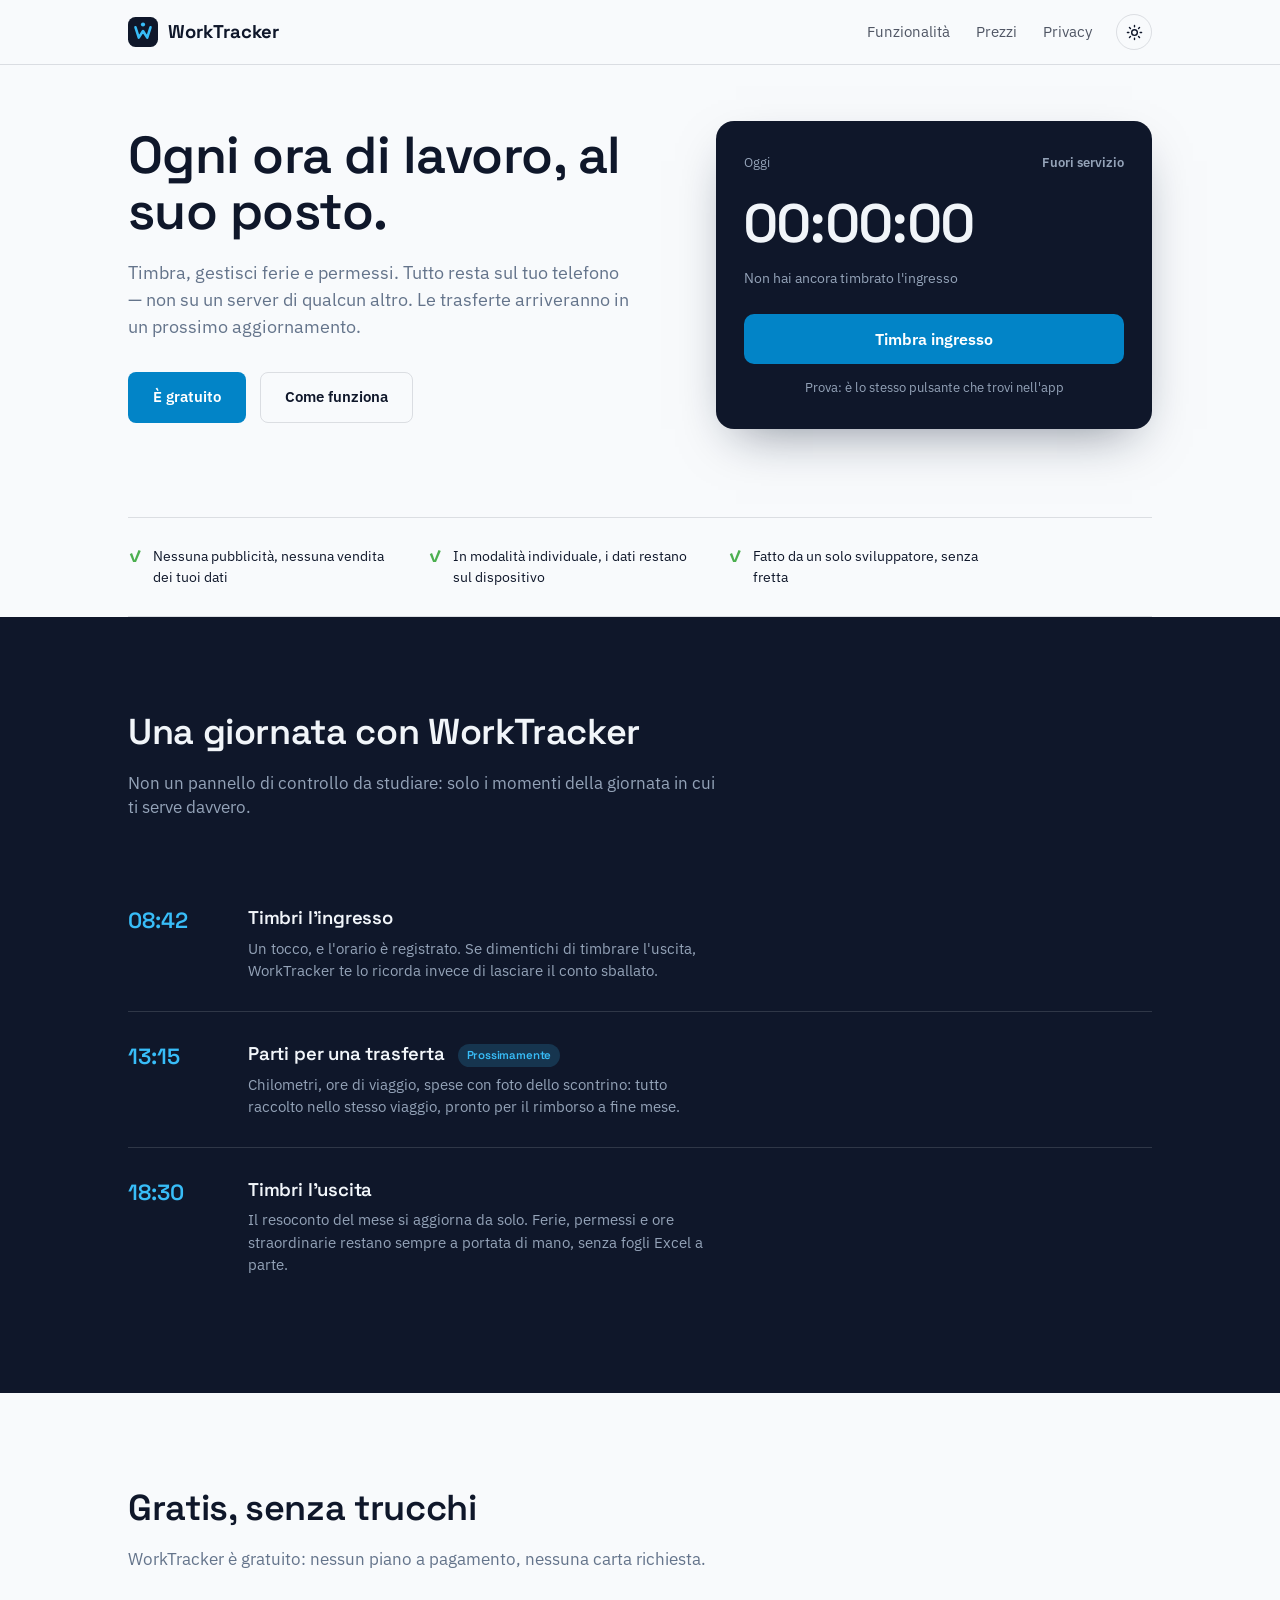
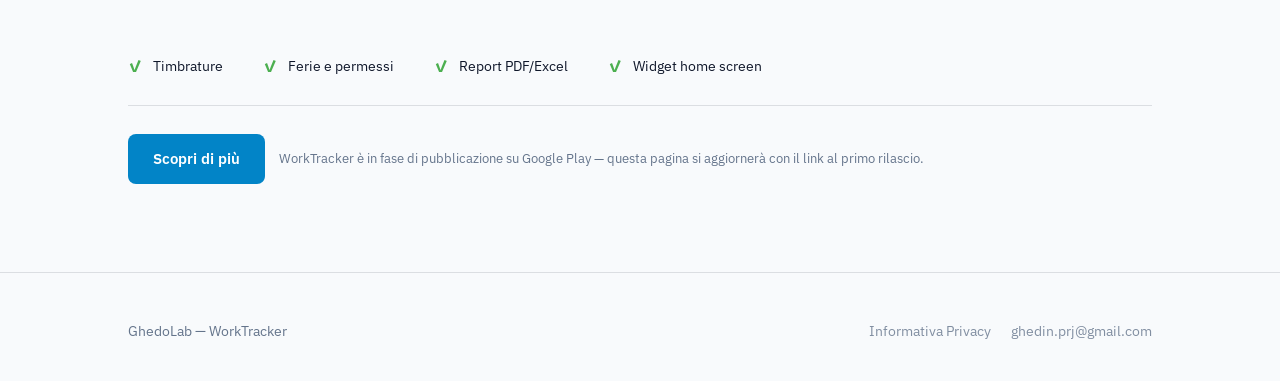
==== commit 92ef5eb5: "Sito: rifatta la pagina Prezzi da capo, niente più piani/cifre La divisione Lite/WorkTracker era sol" ====
--- a/index.html
+++ b/index.html
@@ -5,8 +5,7 @@
 <script>(function(){try{var t=localStorage.getItem('wt-theme');if(!t)t=window.matchMedia('(prefers-color-scheme: dark)').matches?'dark':'light';document.documentElement.setAttribute('data-theme',t);}catch(e){}})();</script>
 <meta name="viewport" content="width=device-width, initial-scale=1.0">
 <title>WorkTracker — Il tuo orario di lavoro, sotto controllo</title>
-<meta name="description" content="WorkTracker registra timbrature, ferie e permessi senza mandare i tuoi dati sul cloud di qualcun altro. WorkTracker Lite è gratis per sempre; le trasferte arriveranno in un prossimo aggiornamento.">
-<link rel="icon" type="image/svg+xml" href="data:image/svg+xml,%3Csvg xmlns='http://www.w3.org/2000/svg' viewBox='0 0 64 64'%3E%3Crect width='64' height='64' rx='16' fill='%230F172A'/%3E%3Cpath d='M16 22 L23 44 L32 30 L41 44 L48 22' stroke='%2338BDF8' stroke-width='5.5' stroke-linecap='round' stroke-linejoin='round' fill='none'/%3E%3Ccircle cx='32' cy='16' r='4.5' fill='%2338BDF8'/%3E%3C/svg%3E">
+<meta name="description" content="WorkTracker registra timbrature, ferie e permessi senza mandare i tuoi dati sul cloud di qualcun altro. È gratuito. Trasferte e spese sono in sviluppo."><link rel="icon" type="image/svg+xml" href="data:image/svg+xml,%3Csvg xmlns='http://www.w3.org/2000/svg' viewBox='0 0 64 64'%3E%3Crect width='64' height='64' rx='16' fill='%230F172A'/%3E%3Cpath d='M16 22 L23 44 L32 30 L41 44 L48 22' stroke='%2338BDF8' stroke-width='5.5' stroke-linecap='round' stroke-linejoin='round' fill='none'/%3E%3Ccircle cx='32' cy='16' r='4.5' fill='%2338BDF8'/%3E%3C/svg%3E">
 <link rel="preconnect" href="https://fonts.googleapis.com">
 <link rel="preconnect" href="https://fonts.gstatic.com" crossorigin>
 <link href="https://fonts.googleapis.com/css2?family=Space+Grotesk:wght@500;600;700&family=IBM+Plex+Sans:wght@400;500;600&display=swap" rel="stylesheet">
@@ -64,7 +63,7 @@
       <h1>Ogni ora di lavoro, al suo posto.</h1>
       <p class="lede">Timbra, gestisci ferie e permessi. Tutto resta sul tuo telefono — non su un server di qualcun altro. Le trasferte arriveranno in un prossimo aggiornamento.</p>
       <div class="cta-row">
-        <a href="./prezzi/" class="btn btn-primary">Scopri il piano gratuito</a>
+        <a href="./prezzi/" class="btn btn-primary">È gratuito</a>
         <a href="./funzionalita/" class="btn btn-ghost">Come funziona</a>
       </div>
     </div>
@@ -105,7 +104,7 @@
       <div class="tl-item">
         <div class="tl-time">13:15</div>
         <div class="tl-body">
-          <h3>Parti per una trasferta <span class="tag">WorkTracker</span></h3>
+          <h3>Parti per una trasferta <span class="tag" style="margin-left:8px;">Prossimamente</span></h3>
           <p>Chilometri, ore di viaggio, spese con foto dello scontrino: tutto raccolto nello stesso viaggio, pronto per il rimborso a fine mese.</p>
         </div>
       </div>
@@ -124,23 +123,19 @@
   <div class="wrap">
     <div class="section-head">
       <h2>Gratis, senza trucchi</h2>
-      <p>WorkTracker Lite è gratis per sempre. Le trasferte e le spese sono già pronte nell'app e arriveranno in un prossimo aggiornamento.</p>
+      <p>WorkTracker è gratuito: nessun piano a pagamento, nessuna carta richiesta.</p>
     </div>
 
-    <div class="pricing-table single">
-      <div class="pt-row head">
-        <div></div>
-        <div><span class="plan-name">Lite</span><span class="plan-price">Gratis</span></div>
-      </div>
-      <div class="pt-row"><div class="feature-name">Timbrature</div><div class="yes">Incluso</div></div>
-      <div class="pt-row"><div class="feature-name">Ferie e permessi</div><div class="yes">Incluso</div></div>
-      <div class="pt-row"><div class="feature-name">Report PDF/Excel</div><div class="yes">Incluso</div></div>
-      <div class="pt-row"><div class="feature-name">Trasferte e spese</div><div class="no">In arrivo</div></div>
+    <div class="trust-strip" style="border-top:none;">
+      <div class="trust-item"><span class="mark">✓</span><span>Timbrature</span></div>
+      <div class="trust-item"><span class="mark">✓</span><span>Ferie e permessi</span></div>
+      <div class="trust-item"><span class="mark">✓</span><span>Report PDF/Excel</span></div>
+      <div class="trust-item"><span class="mark">✓</span><span>Widget home screen</span></div>
     </div>
 
     <div class="pricing-cta">
-      <a href="./prezzi/" class="btn btn-primary">Vedi tutti i dettagli</a>
-      <span class="pricing-note">WorkTracker Lite è in fase di pubblicazione su Google Play — questa pagina si aggiornerà con il link al primo rilascio.</span>
+      <a href="./prezzi/" class="btn btn-primary">Scopri di più</a>
+      <span class="pricing-note">WorkTracker è in fase di pubblicazione su Google Play — questa pagina si aggiornerà con il link al primo rilascio.</span>
     </div>
   </div>
 </section>
--- a/assets/style.css
+++ b/assets/style.css
@@ -170,26 +170,7 @@
   .feature-block { grid-template-columns: 72px 1fr; gap: 20px; }
 }
 
-/* ---------- Pricing table ---------- */
-.pricing-table { border: 1.5px solid var(--border); border-radius: 16px; overflow: hidden; background: var(--surface-card); }
-.pt-row { display: grid; grid-template-columns: 1.4fr 1fr 1fr; }
-.pt-row + .pt-row { border-top: 1px solid var(--border); }
-.pt-row > div { padding: 16px 20px; font-size: 14.5px; display: flex; align-items: center; }
-.pt-row.head > div { padding: 22px 20px; }
-.pt-row.head .plan-name { font-family: var(--serif-num); font-size: 19px; font-weight: 600; display: block; }
-.pt-row.head .plan-price { display: block; font-size: 13.5px; color: var(--text-muted); margin-top: 4px; font-weight: 400; }
-.pt-row .feature-name { color: var(--text); font-weight: 500; }
-.pt-row.head { background: var(--bg); }
-.yes { color: var(--green); font-weight: 700; }
-.no { color: var(--text-muted); opacity: 0.45; }
-@media (max-width: 640px) {
-  .pt-row { grid-template-columns: 1.2fr 0.9fr 0.9fr; }
-  .pt-row > div { padding: 13px 12px; font-size: 13px; }
-}
-.pricing-table.single .pt-row { grid-template-columns: 1.6fr 1fr; }
-@media (max-width: 640px) {
-  .pricing-table.single .pt-row { grid-template-columns: 1.3fr 1fr; }
-}
+/* ---------- Pricing CTA ---------- */
 .pricing-cta { margin-top: 28px; display: flex; gap: 14px; flex-wrap: wrap; align-items: center; }
 .pricing-note { font-size: 13px; color: var(--text-muted); }
 
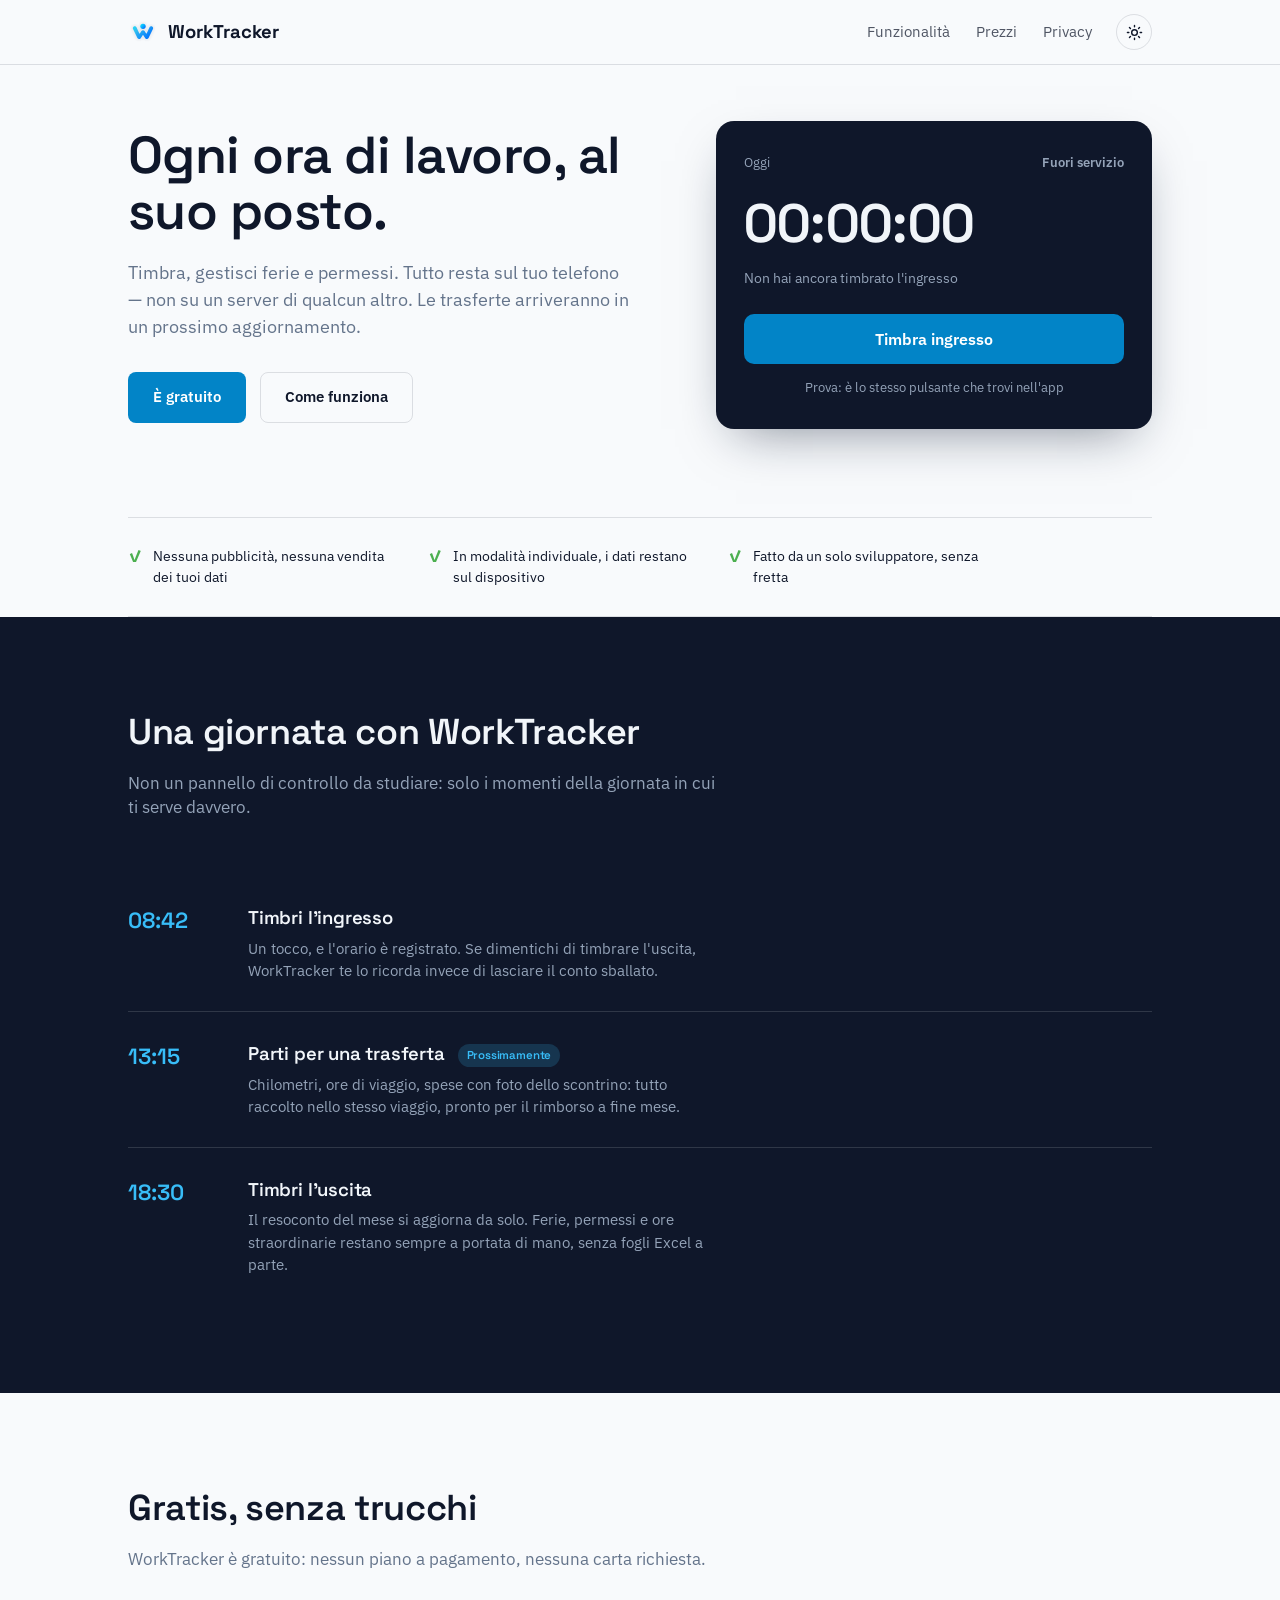
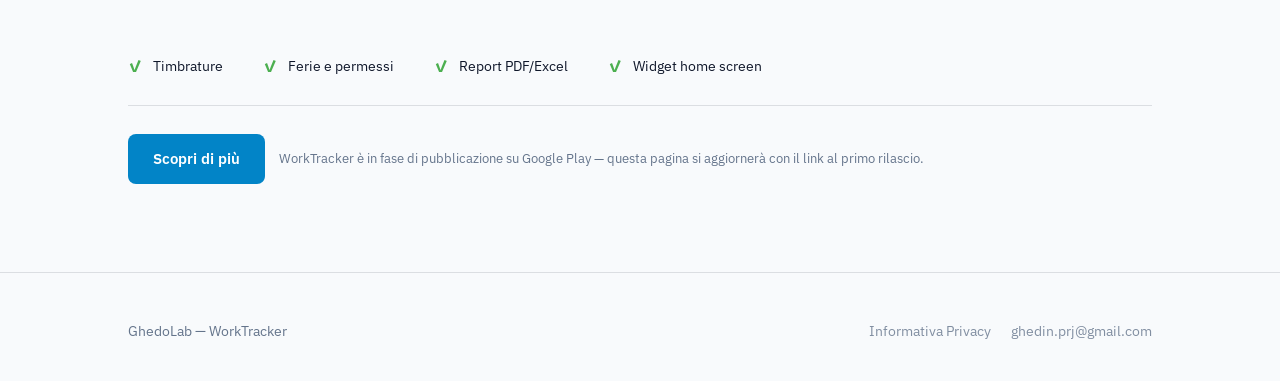
==== commit 6a46dd7d: "Sito: sostituito il logo placeholder con quello reale Sostituiti favicon e logo nell'header (finora " ====
--- a/index.html
+++ b/index.html
@@ -5,7 +5,10 @@
 <script>(function(){try{var t=localStorage.getItem('wt-theme');if(!t)t=window.matchMedia('(prefers-color-scheme: dark)').matches?'dark':'light';document.documentElement.setAttribute('data-theme',t);}catch(e){}})();</script>
 <meta name="viewport" content="width=device-width, initial-scale=1.0">
 <title>WorkTracker — Il tuo orario di lavoro, sotto controllo</title>
-<meta name="description" content="WorkTracker registra timbrature, ferie e permessi senza mandare i tuoi dati sul cloud di qualcun altro. È gratuito. Trasferte e spese sono in sviluppo."><link rel="icon" type="image/svg+xml" href="data:image/svg+xml,%3Csvg xmlns='http://www.w3.org/2000/svg' viewBox='0 0 64 64'%3E%3Crect width='64' height='64' rx='16' fill='%230F172A'/%3E%3Cpath d='M16 22 L23 44 L32 30 L41 44 L48 22' stroke='%2338BDF8' stroke-width='5.5' stroke-linecap='round' stroke-linejoin='round' fill='none'/%3E%3Ccircle cx='32' cy='16' r='4.5' fill='%2338BDF8'/%3E%3C/svg%3E">
+<meta name="description" content="WorkTracker registra timbrature, ferie e permessi senza mandare i tuoi dati sul cloud di qualcun altro. È gratuito. Trasferte e spese sono in sviluppo."><link rel="icon" type="image/svg+xml" href="./assets/favicon.svg">
+<link rel="icon" type="image/png" sizes="32x32" href="./assets/favicon-32.png">
+<link rel="apple-touch-icon" href="./assets/apple-touch-icon.png">
+<link rel="icon" type="image/png" sizes="192x192" href="./assets/favicon-192.png">
 <link rel="preconnect" href="https://fonts.googleapis.com">
 <link rel="preconnect" href="https://fonts.gstatic.com" crossorigin>
 <link href="https://fonts.googleapis.com/css2?family=Space+Grotesk:wght@500;600;700&family=IBM+Plex+Sans:wght@400;500;600&display=swap" rel="stylesheet">
@@ -40,7 +43,7 @@
 <header>
   <div class="header-row">
     <a href="./" class="wordmark">
-      <svg viewBox="0 0 64 64" aria-hidden="true"><rect width="64" height="64" rx="16" fill="#0F172A"/><path d="M16 22 L23 44 L32 30 L41 44 L48 22" stroke="#38BDF8" stroke-width="5.5" stroke-linecap="round" stroke-linejoin="round" fill="none"/><circle cx="32" cy="16" r="4.5" fill="#38BDF8"/></svg>
+      <img src="./assets/logo-mark.svg" alt="" aria-hidden="true">
       WorkTracker
     </a>
     <div class="header-right">
--- a/assets/style.css
+++ b/assets/style.css
@@ -88,7 +88,7 @@
   padding: 14px 28px; max-width: 1080px; margin: 0 auto; gap: 20px;
 }
 .wordmark { display: flex; align-items: center; gap: 10px; font-family: var(--serif-num); font-size: 18.5px; font-weight: 700; text-decoration: none; color: var(--text); }
-.wordmark svg { width: 30px; height: 30px; flex-shrink: 0; }
+.wordmark svg, .wordmark img { width: 30px; height: 30px; flex-shrink: 0; }
 .header-right { display: flex; align-items: center; gap: 24px; }
 nav { display: flex; gap: 26px; font-size: 14.5px; }
 nav a { text-decoration: none; color: var(--text); opacity: 0.72; }
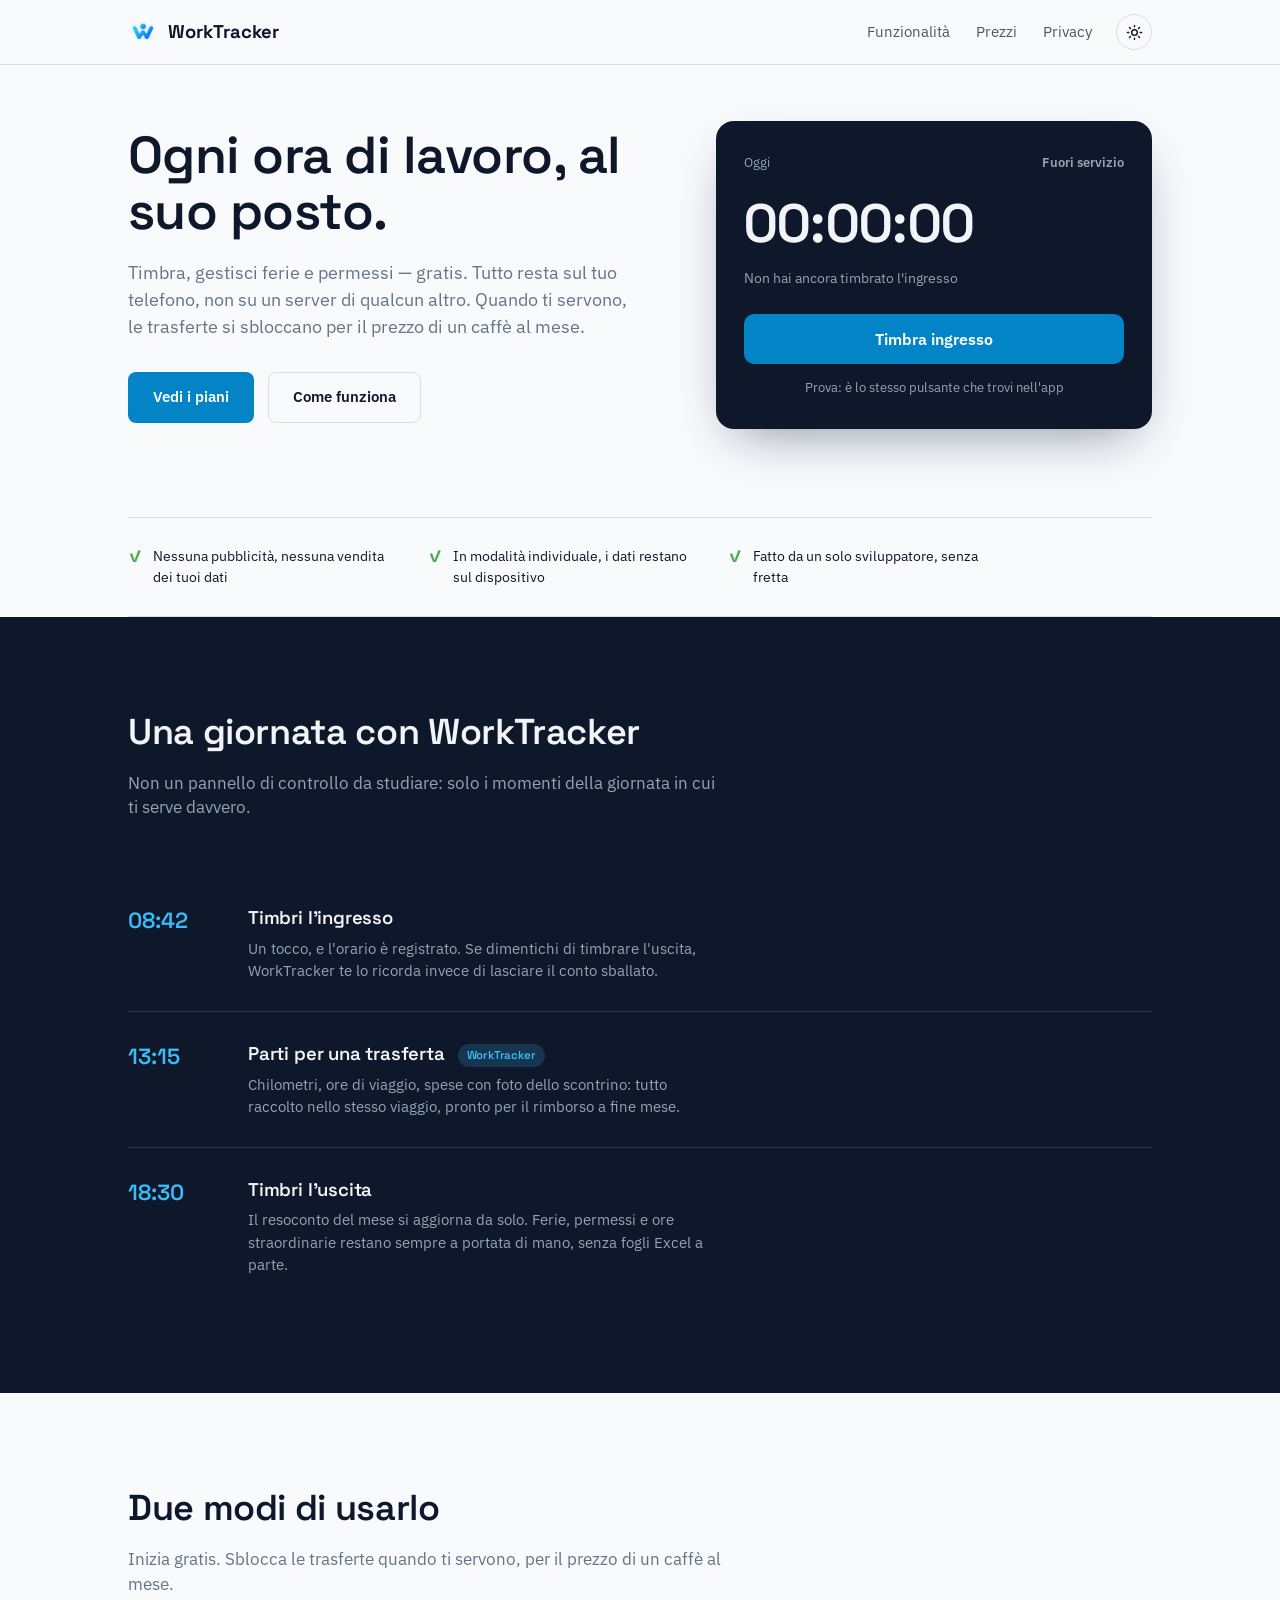
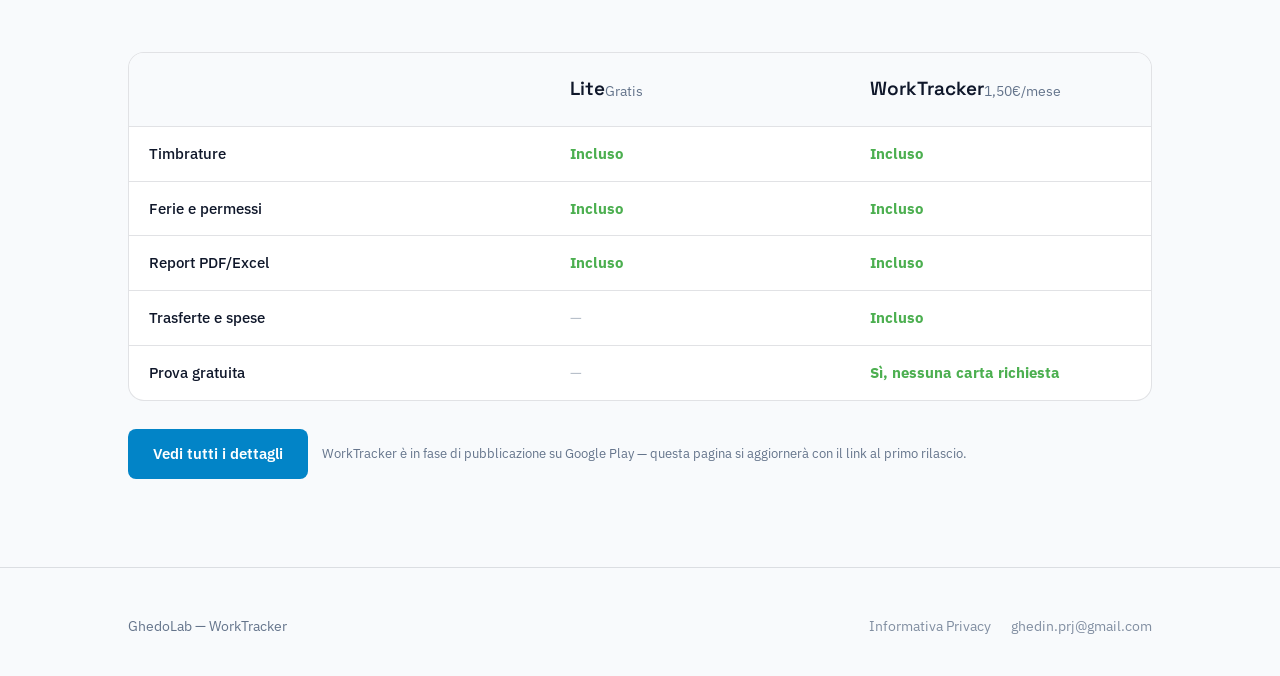
==== commit 5d45b60e: "Sito: allinea le pagine alle funzionalità reali del branch main Il branch feature/free-only-launch-v" ====
--- a/index.html
+++ b/index.html
@@ -5,7 +5,7 @@
 <script>(function(){try{var t=localStorage.getItem('wt-theme');if(!t)t=window.matchMedia('(prefers-color-scheme: dark)').matches?'dark':'light';document.documentElement.setAttribute('data-theme',t);}catch(e){}})();</script>
 <meta name="viewport" content="width=device-width, initial-scale=1.0">
 <title>WorkTracker — Il tuo orario di lavoro, sotto controllo</title>
-<meta name="description" content="WorkTracker registra timbrature, ferie e permessi senza mandare i tuoi dati sul cloud di qualcun altro. È gratuito. Trasferte e spese sono in sviluppo."><link rel="icon" type="image/svg+xml" href="./assets/favicon.svg">
+<meta name="description" content="WorkTracker registra timbrature, ferie e permessi gratis, sempre. Le trasferte e le spese si sbloccano con WorkTracker, 1,50€/mese."><link rel="icon" type="image/svg+xml" href="./assets/favicon.svg">
 <link rel="icon" type="image/png" sizes="32x32" href="./assets/favicon-32.png">
 <link rel="apple-touch-icon" href="./assets/apple-touch-icon.png">
 <link rel="icon" type="image/png" sizes="192x192" href="./assets/favicon-192.png">
@@ -64,9 +64,9 @@
   <section class="hero" id="top">
     <div>
       <h1>Ogni ora di lavoro, al suo posto.</h1>
-      <p class="lede">Timbra, gestisci ferie e permessi. Tutto resta sul tuo telefono — non su un server di qualcun altro. Le trasferte arriveranno in un prossimo aggiornamento.</p>
+      <p class="lede">Timbra, gestisci ferie e permessi — gratis. Tutto resta sul tuo telefono, non su un server di qualcun altro. Quando ti servono, le trasferte si sbloccano per il prezzo di un caffè al mese.</p>
       <div class="cta-row">
-        <a href="./prezzi/" class="btn btn-primary">È gratuito</a>
+        <a href="./prezzi/" class="btn btn-primary">Vedi i piani</a>
         <a href="./funzionalita/" class="btn btn-ghost">Come funziona</a>
       </div>
     </div>
@@ -107,7 +107,7 @@
       <div class="tl-item">
         <div class="tl-time">13:15</div>
         <div class="tl-body">
-          <h3>Parti per una trasferta <span class="tag" style="margin-left:8px;">Prossimamente</span></h3>
+          <h3>Parti per una trasferta <span class="tag" style="margin-left:8px;">WorkTracker</span></h3>
           <p>Chilometri, ore di viaggio, spese con foto dello scontrino: tutto raccolto nello stesso viaggio, pronto per il rimborso a fine mese.</p>
         </div>
       </div>
@@ -125,19 +125,25 @@
 <section>
   <div class="wrap">
     <div class="section-head">
-      <h2>Gratis, senza trucchi</h2>
-      <p>WorkTracker è gratuito: nessun piano a pagamento, nessuna carta richiesta.</p>
-    </div>
-
-    <div class="trust-strip" style="border-top:none;">
-      <div class="trust-item"><span class="mark">✓</span><span>Timbrature</span></div>
-      <div class="trust-item"><span class="mark">✓</span><span>Ferie e permessi</span></div>
-      <div class="trust-item"><span class="mark">✓</span><span>Report PDF/Excel</span></div>
-      <div class="trust-item"><span class="mark">✓</span><span>Widget home screen</span></div>
+      <h2>Due modi di usarlo</h2>
+      <p>Inizia gratis. Sblocca le trasferte quando ti servono, per il prezzo di un caffè al mese.</p>
+    </div>
+
+    <div class="pricing-table">
+      <div class="pt-row head">
+        <div></div>
+        <div><span class="plan-name">Lite</span><span class="plan-price">Gratis</span></div>
+        <div><span class="plan-name">WorkTracker</span><span class="plan-price">1,50€/mese</span></div>
+      </div>
+      <div class="pt-row"><div class="feature-name">Timbrature</div><div class="yes">Incluso</div><div class="yes">Incluso</div></div>
+      <div class="pt-row"><div class="feature-name">Ferie e permessi</div><div class="yes">Incluso</div><div class="yes">Incluso</div></div>
+      <div class="pt-row"><div class="feature-name">Report PDF/Excel</div><div class="yes">Incluso</div><div class="yes">Incluso</div></div>
+      <div class="pt-row"><div class="feature-name">Trasferte e spese</div><div class="no">—</div><div class="yes">Incluso</div></div>
+      <div class="pt-row"><div class="feature-name">Prova gratuita</div><div class="no">—</div><div class="yes">Sì, nessuna carta richiesta</div></div>
     </div>
 
     <div class="pricing-cta">
-      <a href="./prezzi/" class="btn btn-primary">Scopri di più</a>
+      <a href="./prezzi/" class="btn btn-primary">Vedi tutti i dettagli</a>
       <span class="pricing-note">WorkTracker è in fase di pubblicazione su Google Play — questa pagina si aggiornerà con il link al primo rilascio.</span>
     </div>
   </div>
--- a/assets/style.css
+++ b/assets/style.css
@@ -170,6 +170,27 @@
   .feature-block { grid-template-columns: 72px 1fr; gap: 20px; }
 }
 
+/* ---------- Pricing table ---------- */
+.pricing-table { border: 1.5px solid var(--border); border-radius: 16px; overflow: hidden; background: var(--surface-card); }
+.pt-row { display: grid; grid-template-columns: 1.4fr 1fr 1fr; }
+.pt-row + .pt-row { border-top: 1px solid var(--border); }
+.pt-row > div { padding: 16px 20px; font-size: 14.5px; display: flex; align-items: center; }
+.pt-row.head > div { padding: 22px 20px; }
+.pt-row.head .plan-name { font-family: var(--serif-num); font-size: 19px; font-weight: 600; display: block; }
+.pt-row.head .plan-price { display: block; font-size: 13.5px; color: var(--text-muted); margin-top: 4px; font-weight: 400; }
+.pt-row .feature-name { color: var(--text); font-weight: 500; }
+.pt-row.head { background: var(--bg); }
+.yes { color: var(--green); font-weight: 700; }
+.no { color: var(--text-muted); opacity: 0.45; }
+@media (max-width: 640px) {
+  .pt-row { grid-template-columns: 1.2fr 0.9fr 0.9fr; }
+  .pt-row > div { padding: 13px 12px; font-size: 13px; }
+}
+.pricing-table.single .pt-row { grid-template-columns: 1.6fr 1fr; }
+@media (max-width: 640px) {
+  .pricing-table.single .pt-row { grid-template-columns: 1.3fr 1fr; }
+}
+
 /* ---------- Pricing CTA ---------- */
 .pricing-cta { margin-top: 28px; display: flex; gap: 14px; flex-wrap: wrap; align-items: center; }
 .pricing-note { font-size: 13px; color: var(--text-muted); }
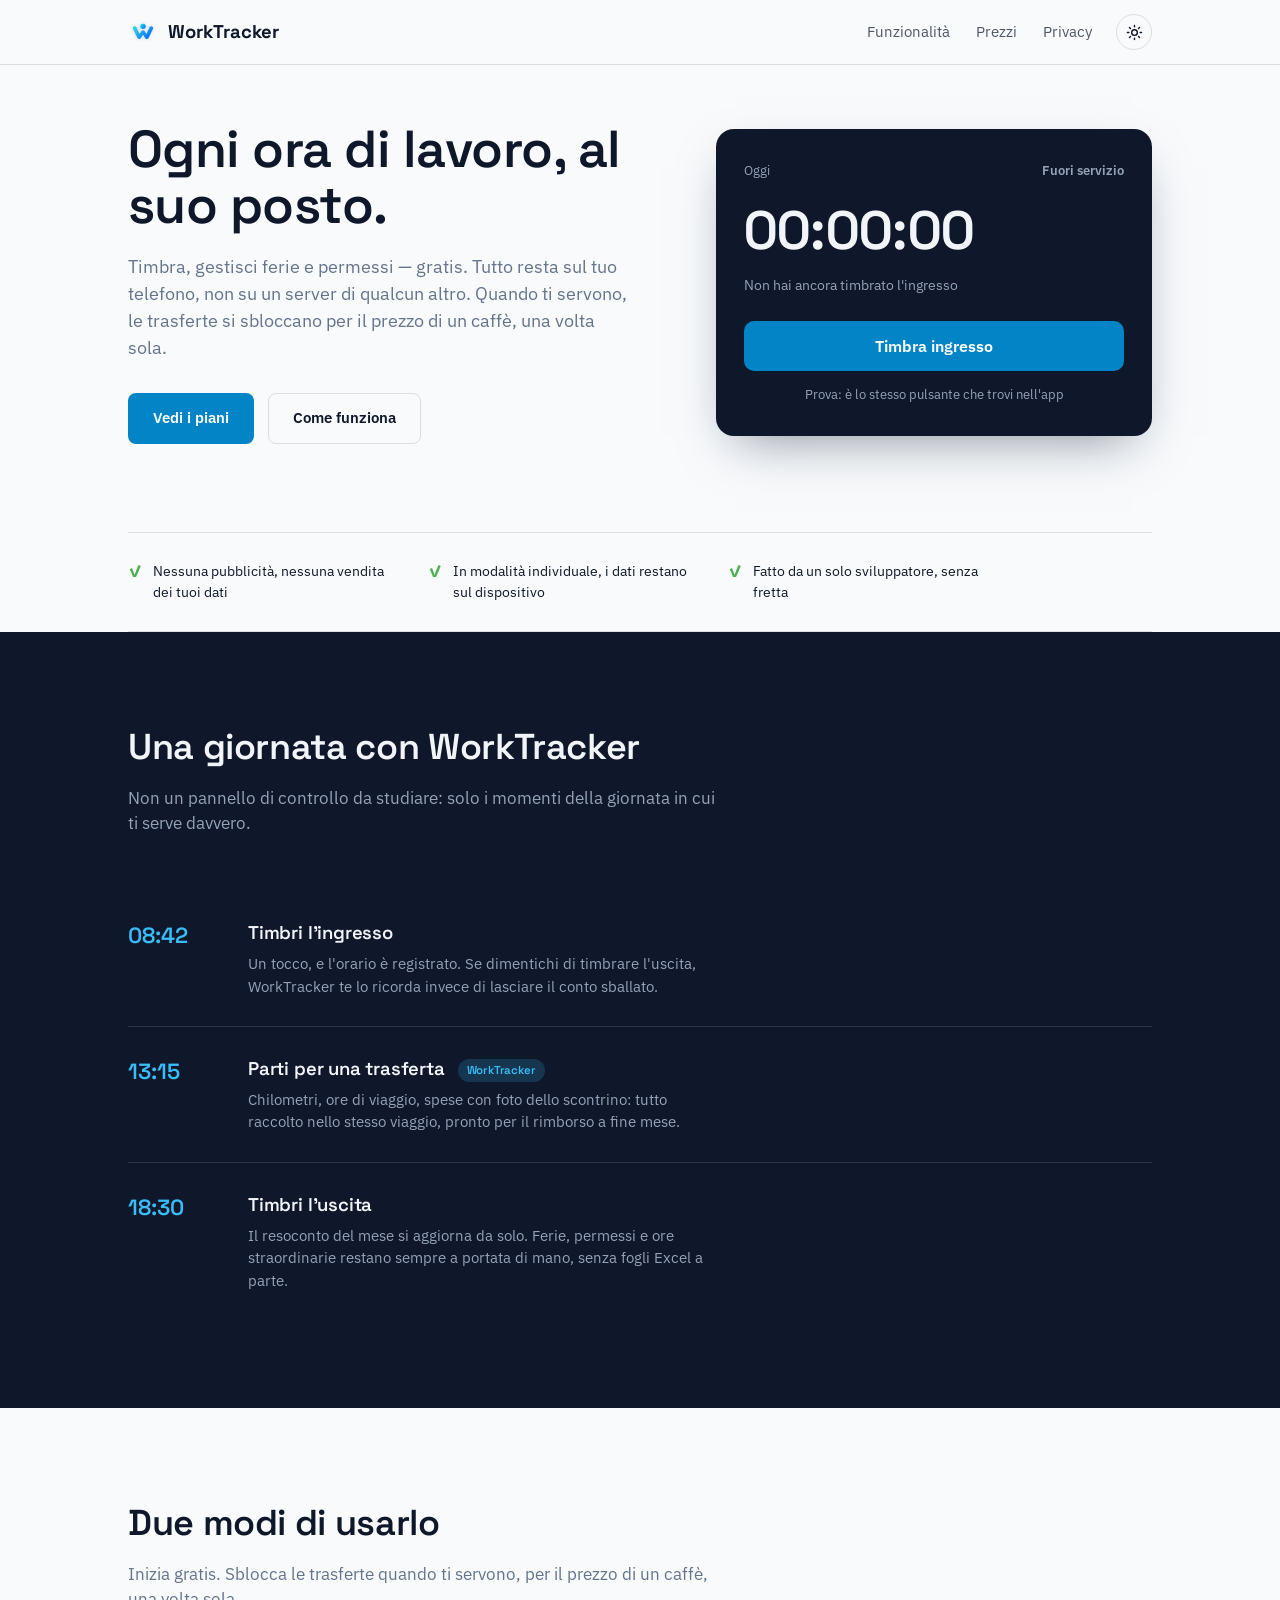
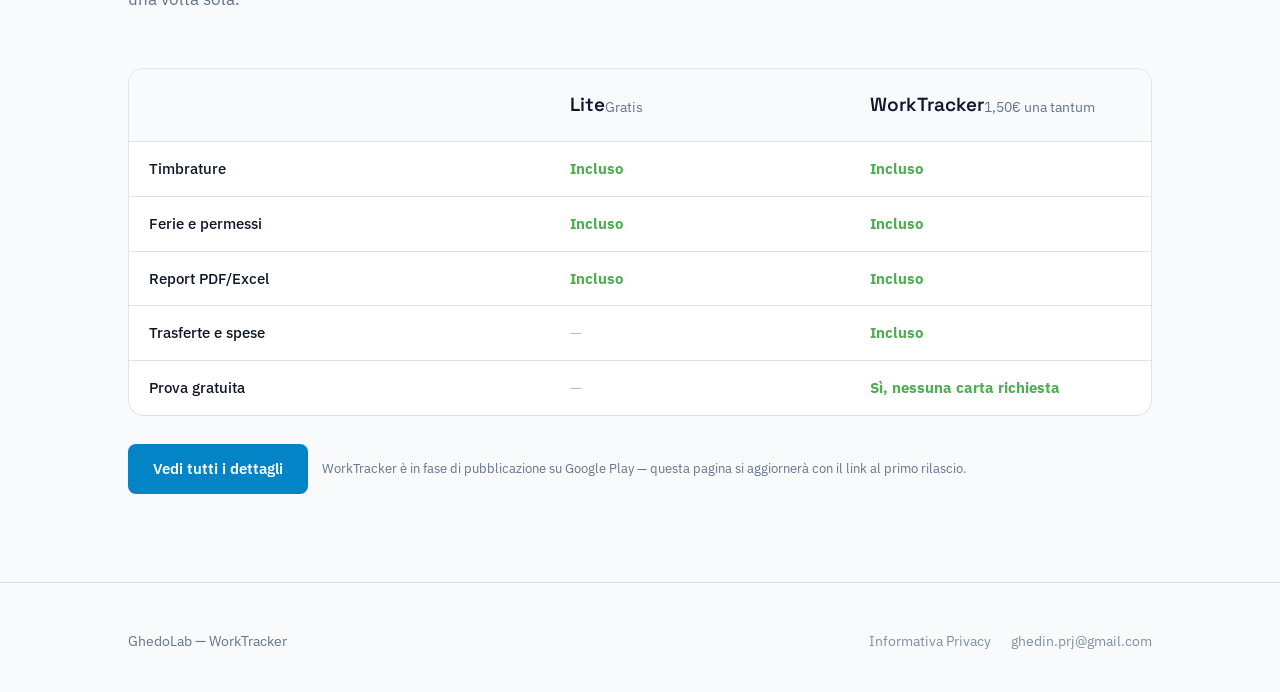
==== commit 41520b91: "Sito: correggi 1,50€ da abbonamento mensile a una tantum Avevo capito al contrario: il prezzo di Wor" ====
--- a/index.html
+++ b/index.html
@@ -5,7 +5,7 @@
 <script>(function(){try{var t=localStorage.getItem('wt-theme');if(!t)t=window.matchMedia('(prefers-color-scheme: dark)').matches?'dark':'light';document.documentElement.setAttribute('data-theme',t);}catch(e){}})();</script>
 <meta name="viewport" content="width=device-width, initial-scale=1.0">
 <title>WorkTracker — Il tuo orario di lavoro, sotto controllo</title>
-<meta name="description" content="WorkTracker registra timbrature, ferie e permessi gratis, sempre. Le trasferte e le spese si sbloccano con WorkTracker, 1,50€/mese."><link rel="icon" type="image/svg+xml" href="./assets/favicon.svg">
+<meta name="description" content="WorkTracker registra timbrature, ferie e permessi gratis, sempre. Le trasferte e le spese si sbloccano con WorkTracker, 1,50€ una tantum."><link rel="icon" type="image/svg+xml" href="./assets/favicon.svg">
 <link rel="icon" type="image/png" sizes="32x32" href="./assets/favicon-32.png">
 <link rel="apple-touch-icon" href="./assets/apple-touch-icon.png">
 <link rel="icon" type="image/png" sizes="192x192" href="./assets/favicon-192.png">
@@ -64,7 +64,7 @@
   <section class="hero" id="top">
     <div>
       <h1>Ogni ora di lavoro, al suo posto.</h1>
-      <p class="lede">Timbra, gestisci ferie e permessi — gratis. Tutto resta sul tuo telefono, non su un server di qualcun altro. Quando ti servono, le trasferte si sbloccano per il prezzo di un caffè al mese.</p>
+      <p class="lede">Timbra, gestisci ferie e permessi — gratis. Tutto resta sul tuo telefono, non su un server di qualcun altro. Quando ti servono, le trasferte si sbloccano per il prezzo di un caffè, una volta sola.</p>
       <div class="cta-row">
         <a href="./prezzi/" class="btn btn-primary">Vedi i piani</a>
         <a href="./funzionalita/" class="btn btn-ghost">Come funziona</a>
@@ -126,14 +126,14 @@
   <div class="wrap">
     <div class="section-head">
       <h2>Due modi di usarlo</h2>
-      <p>Inizia gratis. Sblocca le trasferte quando ti servono, per il prezzo di un caffè al mese.</p>
+      <p>Inizia gratis. Sblocca le trasferte quando ti servono, per il prezzo di un caffè, una volta sola.</p>
     </div>
 
     <div class="pricing-table">
       <div class="pt-row head">
         <div></div>
         <div><span class="plan-name">Lite</span><span class="plan-price">Gratis</span></div>
-        <div><span class="plan-name">WorkTracker</span><span class="plan-price">1,50€/mese</span></div>
+        <div><span class="plan-name">WorkTracker</span><span class="plan-price">1,50€ una tantum</span></div>
       </div>
       <div class="pt-row"><div class="feature-name">Timbrature</div><div class="yes">Incluso</div><div class="yes">Incluso</div></div>
       <div class="pt-row"><div class="feature-name">Ferie e permessi</div><div class="yes">Incluso</div><div class="yes">Incluso</div></div>
